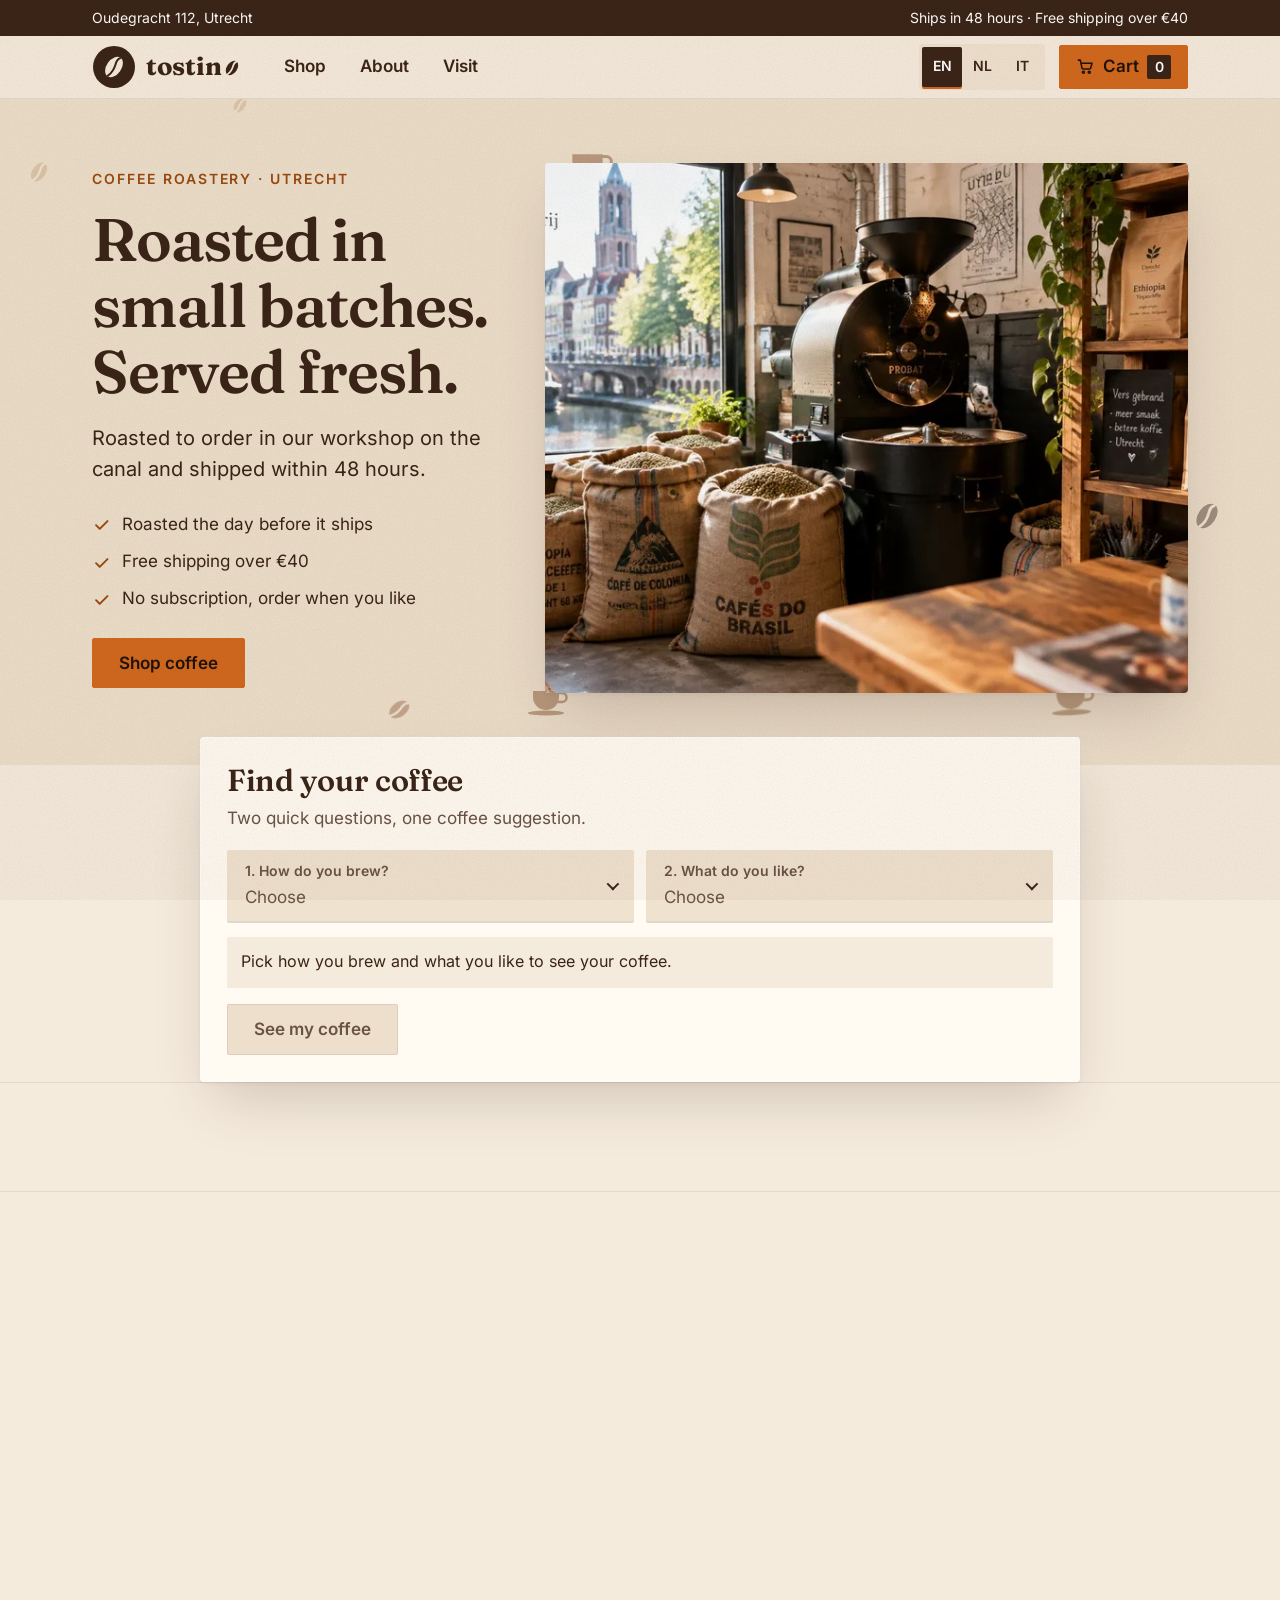
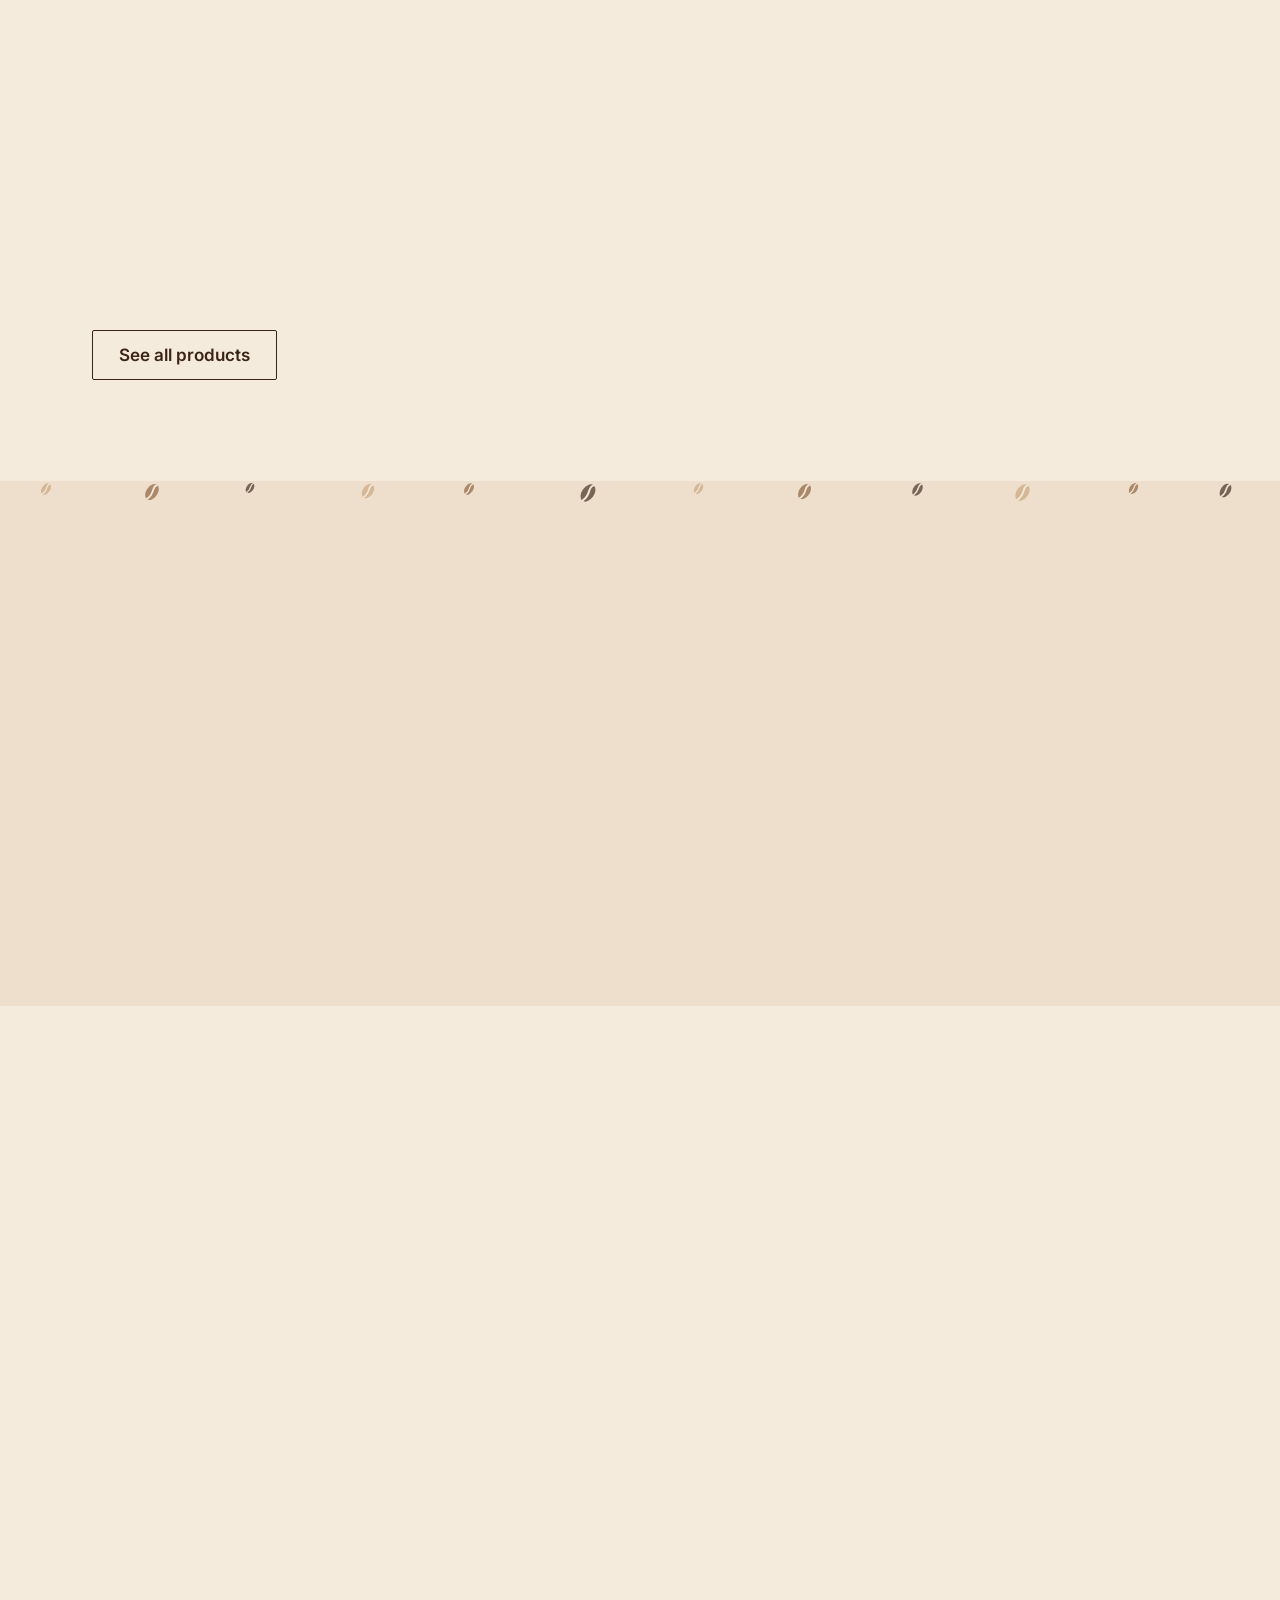
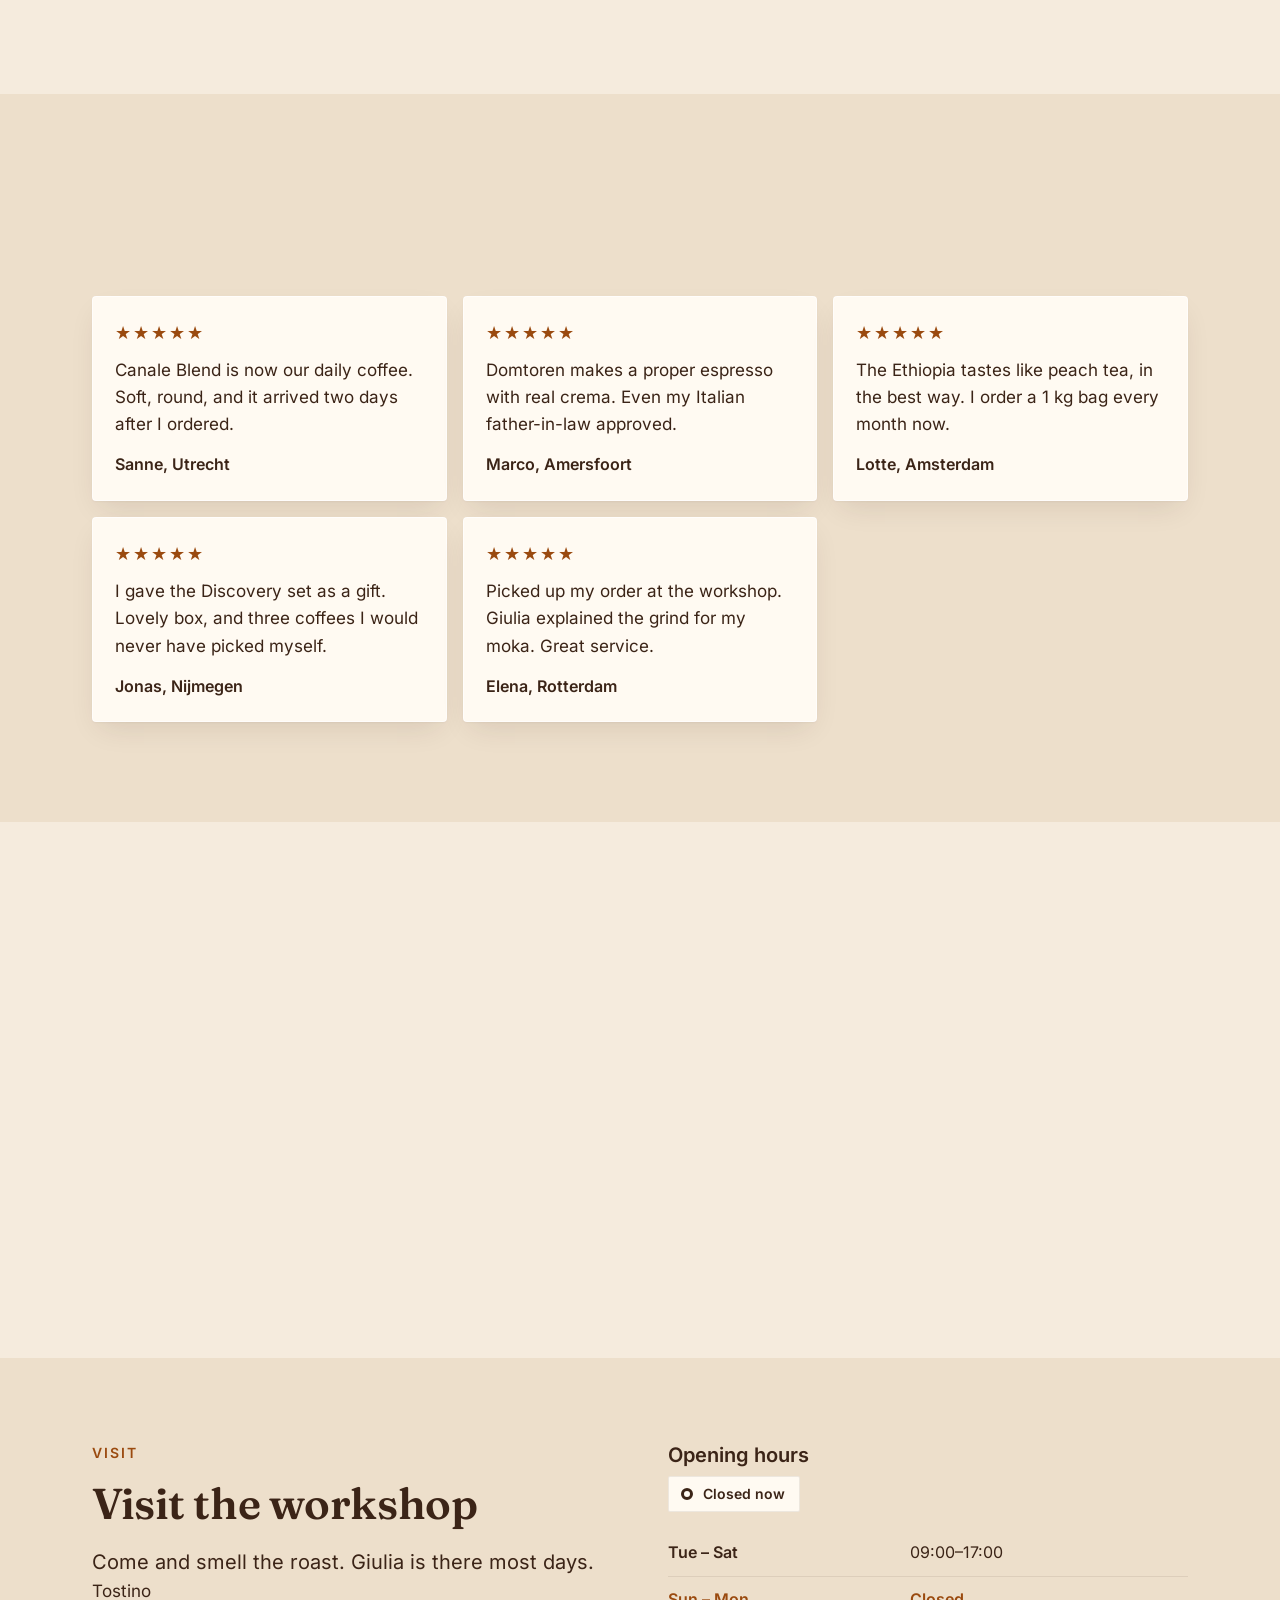
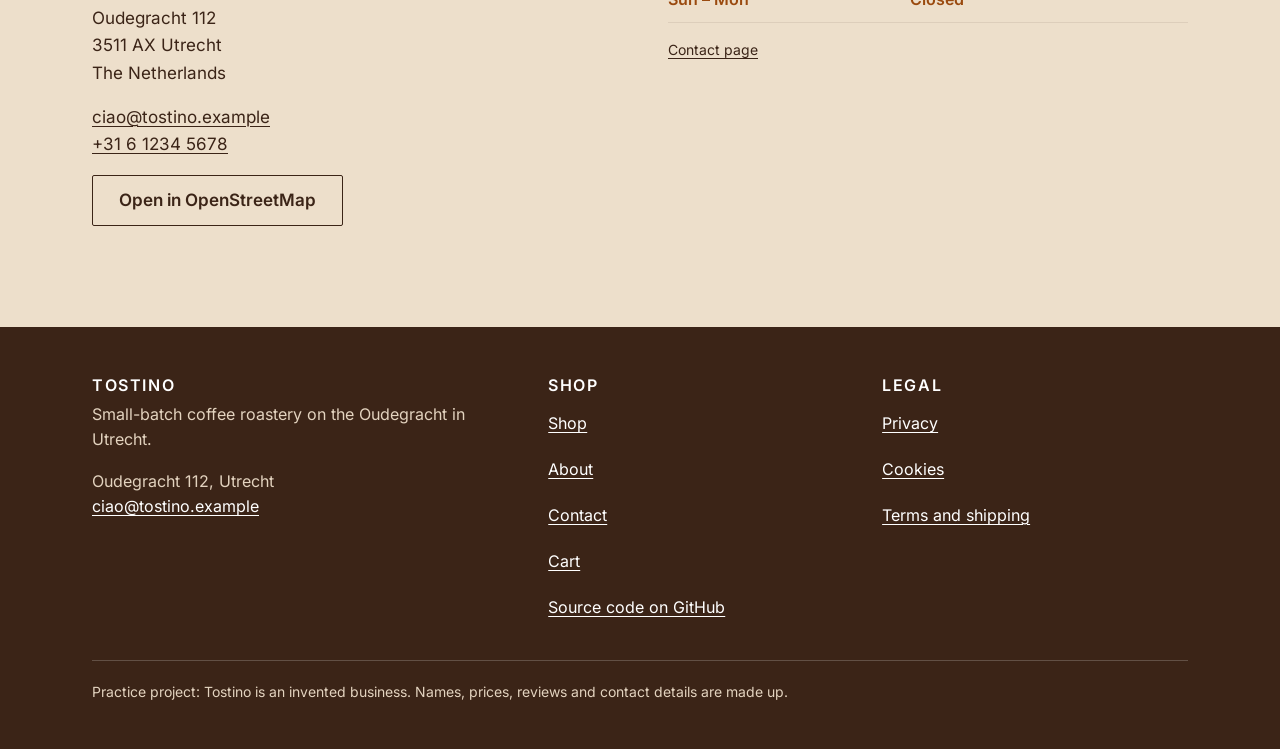
==== index.html @ c471ba79 "Tostino practice shop Co-Authored-By: Claude Sonnet 5.5 <noreply@anthropic.com>" ====
<!doctype html>
<html lang="en">
<head>
<meta charset="utf-8">
<meta name="viewport" content="width=device-width, initial-scale=1">
<title>Tostino · Coffee roastery in Utrecht</title>
<meta name="description" content="Tostino: small-batch coffee roasted to order in Utrecht. A practice project.">
<!-- Practice project: keep out of search engines -->
<meta name="robots" content="noindex, nofollow">
<meta http-equiv="Content-Security-Policy" content="default-src 'self'; img-src 'self' data:; style-src 'self'; script-src 'self'; font-src 'self'; connect-src 'self'; base-uri 'self'; form-action 'self'; object-src 'none'">
<meta name="referrer" content="no-referrer">
<meta name="theme-color" content="#3B2417">
<link rel="icon" href="assets/logo.svg" type="image/svg+xml">
<link rel="preload" href="assets/fonts/fraunces-latin-600-normal.woff2" as="font" type="font/woff2" crossorigin>
<link rel="stylesheet" href="css/style.css?v=20261110192423">
</head>
<body data-page="home">
<a class="skip" href="#site-main" data-i18n="skip">Skip to content</a>
<div id="site-header"><div class="topbar"><div class="wrap topbar__in"><span data-i18n="top.address">Oudegracht 112, Utrecht</span><span data-i18n="top.ship">Ships in 48 hours · Free shipping over €40</span></div></div><header class="top"><div class="wrap top__in"><a class="logo" href="index.html" aria-label="Tostino, home" data-i18n-attr="aria-label=logo.aria"><svg class="logo__mark" viewBox="0 0 44 44" aria-hidden="true" focusable="false"><circle cx="22" cy="22" r="21" class="mark-bg"/><g transform="rotate(35 22 22)"><ellipse cx="22" cy="22" rx="7.4" ry="11.4" class="mark-bean"/><path class="mark-line" d="M22 11.4c-4.4 5.2 4.4 9.6 0 21.2" fill="none" stroke-width="2" stroke-linecap="round"/></g></svg><span class="logo__word" aria-hidden="true">tostin<svg class="logo__bean" viewBox="0 0 24 24" aria-hidden="true" focusable="false"><g transform="rotate(35 12 12)"><ellipse cx="12" cy="12" rx="6.2" ry="9.6" fill="currentColor"/><path class="bean-line" d="M12 3c-3.8 4.6 3.8 8.4 0 18" fill="none" stroke-width="2" stroke-linecap="round"/></g></svg></span></a><nav class="nav" aria-label="Main menu" data-i18n-attr="aria-label=nav.aria"><a href="shop.html" data-i18n="nav.shop">Shop</a><a href="about.html" data-i18n="nav.about">About</a><a href="index.html#visit" data-i18n="nav.visit">Visit</a></nav><div class="langs" role="group" aria-label="Language" data-i18n-attr="aria-label=lang.label"><button type="button" data-lang="en" lang="en" aria-pressed="false">EN</button><button type="button" data-lang="nl" lang="nl" aria-pressed="false">NL</button><button type="button" data-lang="it" lang="it" aria-pressed="false">IT</button></div><button class="cartbtn" type="button" data-cart-open aria-haspopup="dialog"><svg class="ico" viewBox="0 0 24 24" aria-hidden="true" focusable="false" fill="none" stroke="currentColor" stroke-width="2" stroke-linecap="round" stroke-linejoin="round"><path d="M3 4h2.5l2.2 10.2a1.5 1.5 0 0 0 1.5 1.2h8.2a1.5 1.5 0 0 0 1.5-1.1L20.5 8H6.2"/><circle cx="9.5" cy="19.5" r="1.3"/><circle cx="17" cy="19.5" r="1.3"/></svg><span class="cartbtn__label" data-i18n="cart.title">Cart</span><span class="cartbtn__count" data-cart-count>0</span></button></div></header></div>
<main id="site-main">
<section class="hero" data-fx="hero"><div class="wrap hero__grid"><div>
<p class="eyebrow" data-i18n="hero.label">Coffee roastery · Utrecht</p>
<h1 data-i18n="hero.title">Roasted in small batches. Served fresh.</h1>
<p class="lead" data-i18n="hero.sub">Roasted to order in our workshop on the canal and shipped within 48 hours.</p>
<ul class="checks">
<li><svg class="ico" viewBox="0 0 24 24" aria-hidden="true" focusable="false" fill="none" stroke="currentColor" stroke-width="2.4" stroke-linecap="round" stroke-linejoin="round"><path d="M5 12.5l4.5 4.5L19 7.5"/></svg><span data-i18n="hero.c1">Roasted the day before it ships</span></li>
<li><svg class="ico" viewBox="0 0 24 24" aria-hidden="true" focusable="false" fill="none" stroke="currentColor" stroke-width="2.4" stroke-linecap="round" stroke-linejoin="round"><path d="M5 12.5l4.5 4.5L19 7.5"/></svg><span data-i18n="hero.c2">Free shipping over €40</span></li>
<li><svg class="ico" viewBox="0 0 24 24" aria-hidden="true" focusable="false" fill="none" stroke="currentColor" stroke-width="2.4" stroke-linecap="round" stroke-linejoin="round"><path d="M5 12.5l4.5 4.5L19 7.5"/></svg><span data-i18n="hero.c3">No subscription, order when you like</span></li>
</ul>
<p class="hero__cta"><a class="btn" href="shop.html" data-i18n="hero.cta">Shop coffee</a></p>
</div>
<div class="photo hero__photo"><img src="assets/hero-workshop.webp" srcset="assets/hero-workshop-1000.webp 1000w, assets/hero-workshop.webp 1680w" sizes="(min-width: 760px) 60vw, 100vw" fetchpriority="high" alt="Our roasting workshop on the canal" data-i18n-attr="alt=hero.alt" data-ph="Tostino workshop" width="1200" height="900"></div>
</div></section>

<section class="wrap finder-wrap" aria-labelledby="finder-title">
<form id="finder" class="finder" novalidate>
<h2 id="finder-title" data-i18n="finder.title">Find your coffee</h2>
<p class="finder__sub" data-i18n="finder.sub">Two quick questions, one coffee suggestion.</p>
<div class="finder__dds">
<details class="dd"><summary><span class="dd__text"><span class="dd__label" data-i18n="finder.q1">1. How do you brew?</span><span class="dd__value"></span></span></summary><div class="dd__panel" role="group"><div class="pills">
<label class="pill"><input type="radio" name="brew" value="espresso"><span data-i18n="finder.b.espresso">Espresso machine</span></label><label class="pill"><input type="radio" name="brew" value="moka"><span data-i18n="finder.b.moka">Moka pot</span></label><label class="pill"><input type="radio" name="brew" value="filter"><span data-i18n="finder.b.filter">Filter / V60</span></label><label class="pill"><input type="radio" name="brew" value="unsure"><span data-i18n="finder.b.unsure">Not sure</span></label>
</div></div></details>
<details class="dd"><summary><span class="dd__text"><span class="dd__label" data-i18n="finder.q2">2. What do you like?</span><span class="dd__value"></span></span></summary><div class="dd__panel" role="group"><div class="pills">
<label class="pill"><input type="radio" name="taste" value="choc"><span data-i18n="finder.t.choc">Chocolate and nuts</span></label><label class="pill"><input type="radio" name="taste" value="fruity"><span data-i18n="finder.t.fruity">Fruity and bright</span></label><label class="pill"><input type="radio" name="taste" value="dark"><span data-i18n="finder.t.dark">Strong and dark</span></label><label class="pill"><input type="radio" name="taste" value="decaf"><span data-i18n="finder.t.decaf">No caffeine</span></label>
</div></div></details>
</div>
<p class="preview" id="finder-preview" role="status" aria-live="polite" tabindex="-1"></p>
<button class="btn" id="finder-go" type="submit" aria-disabled="true" data-i18n="finder.go">See my coffee</button>
</form></section>

<section class="trust" aria-label="Tostino"><div class="wrap"><ul class="trust__grid"><li><b data-i18n="trust.1.t">Since 2021</b><span data-i18n="trust.1.d">Small roaster, 5 kg batches</span></li><li><b data-i18n="trust.2.t">Roasted to order</b><span data-i18n="trust.2.d">Never from a shelf</span></li><li><b data-i18n="trust.3.t">Ships in 48 h</b><span data-i18n="trust.3.d">With PostNL, in the Netherlands</span></li><li><b data-i18n="trust.4.t">Pickup in Utrecht</b><span data-i18n="trust.4.d">Free, Tue–Sat</span></li></ul></div></section>

<section class="section"><div class="wrap">
<div class="section__head"><p class="eyebrow" data-i18n="feat.eyebrow">Favourites</p><h2 data-i18n="feat.title">Start with one of these</h2></div>
<div class="grid" id="featured"></div>
<p class="section__more"><a class="btn btn--ghost" href="shop.html" data-i18n="feat.all">See all products</a></p>
</div></section>

<section class="section section--soft" data-fx="pour"><div class="wrap">
<div class="section__head"><p class="eyebrow" data-i18n="roast.eyebrow">Roast</p><h2 data-i18n="roast.title">Pick your roast</h2></div>
<div class="roasts"><a class="roastcard roastcard--light" href="shop.html?roast=light"><span class="roastcard__dot" aria-hidden="true"></span><h3 data-i18n="roast.light">Light</h3><p data-i18n="roast.light.d">Fruity, floral and bright. Best as filter.</p><span class="roastcard__go" data-i18n="roast.go">See coffees</span></a><a class="roastcard roastcard--medium" href="shop.html?roast=medium"><span class="roastcard__dot" aria-hidden="true"></span><h3 data-i18n="roast.medium">Medium</h3><p data-i18n="roast.medium.d">Sweet and balanced. Works almost everywhere.</p><span class="roastcard__go" data-i18n="roast.go">See coffees</span></a><a class="roastcard roastcard--dark" href="shop.html?roast=dark"><span class="roastcard__dot" aria-hidden="true"></span><h3 data-i18n="roast.dark">Dark</h3><p data-i18n="roast.dark.d">Bold, cocoa and spice. Made for espresso.</p><span class="roastcard__go" data-i18n="roast.go">See coffees</span></a></div>
</div></section>

<section class="section"><div class="wrap split">
<div class="photo split__photo"><img src="assets/giulia.webp" alt="Giulia Ferri in her roastery" data-i18n-attr="alt=ex.alt" data-ph="Giulia Ferri" width="800" height="1000" loading="lazy"></div>
<div><p class="eyebrow" data-i18n="ex.eyebrow">About</p><h2 data-i18n="ex.title">Hi, I&#x27;m Giulia.</h2><p class="lead" data-i18n="ex.text">I started roasting after a trip to Italy showed me what fresh beans can do. Today I roast 5 kg at a time in a small workshop on the Oudegracht and ship the coffee while it is still young.</p><p><a class="btn btn--ghost" href="about.html" data-i18n="ex.link">Read my story</a></p></div>
</div></section>

<section class="section section--soft"><div class="wrap">
<div class="section__head"><h2 data-i18n="rev.title">What customers say</h2><p class="fine" data-i18n="rev.sample">Sample reviews, written for this practice project.</p></div>
<div class="reviews" tabindex="0" role="group" aria-label="What customers say" data-i18n-attr="aria-label=rev.title"><figure class="review"><div class="stars" role="img" aria-label="5 out of 5 stars" data-i18n-attr="aria-label=rev.stars">★★★★★</div><blockquote data-i18n="rev.1">Canale Blend is now our daily coffee. Soft, round, and it arrived two days after I ordered.</blockquote><figcaption>Sanne, Utrecht</figcaption></figure><figure class="review"><div class="stars" role="img" aria-label="5 out of 5 stars" data-i18n-attr="aria-label=rev.stars">★★★★★</div><blockquote data-i18n="rev.2">Domtoren makes a proper espresso with real crema. Even my Italian father-in-law approved.</blockquote><figcaption>Marco, Amersfoort</figcaption></figure><figure class="review"><div class="stars" role="img" aria-label="5 out of 5 stars" data-i18n-attr="aria-label=rev.stars">★★★★★</div><blockquote data-i18n="rev.3">The Ethiopia tastes like peach tea, in the best way. I order a 1 kg bag every month now.</blockquote><figcaption>Lotte, Amsterdam</figcaption></figure><figure class="review"><div class="stars" role="img" aria-label="5 out of 5 stars" data-i18n-attr="aria-label=rev.stars">★★★★★</div><blockquote data-i18n="rev.4">I gave the Discovery set as a gift. Lovely box, and three coffees I would never have picked myself.</blockquote><figcaption>Jonas, Nijmegen</figcaption></figure><figure class="review"><div class="stars" role="img" aria-label="5 out of 5 stars" data-i18n-attr="aria-label=rev.stars">★★★★★</div><blockquote data-i18n="rev.5">Picked up my order at the workshop. Giulia explained the grind for my moka. Great service.</blockquote><figcaption>Elena, Rotterdam</figcaption></figure></div>
</div></section>

<section class="section"><div class="wrap wrap--narrow">
<div class="section__head"><h2 data-i18n="faq.title">Quick answers</h2></div>
<div class="faq"><details><summary data-i18n="faq.q1">How fast do you ship?</summary><p data-i18n="faq.a1">Orders ship within 48 hours with PostNL, in the Netherlands. Shipping is €4.95, free over €40.</p></details><details><summary data-i18n="faq.q2">Which grind should I choose?</summary><p data-i18n="faq.a2">Whole beans stay freshest. No grinder? Choose moka, filter or espresso and we grind it just before packing.</p></details><details><summary data-i18n="faq.q3">How fresh is the coffee?</summary><p data-i18n="faq.a3">We roast to order, the day before it ships. It tastes best in the first weeks after roasting.</p></details><details><summary data-i18n="faq.q4">Can I return something?</summary><p data-i18n="faq.a4">Accessories can be returned within 14 days. Opened coffee cannot be returned, but write to us if something is wrong.</p></details><details><summary data-i18n="faq.q5">Can I pick up my order?</summary><p data-i18n="faq.a5">Yes, for free at the workshop, Tue–Sat 09:00–17:00. Choose pickup at checkout.</p></details></div>
</div></section>

<section class="section section--soft" id="visit"><div class="wrap visit">
<div><p class="eyebrow" data-i18n="nav.visit">Visit</p><h2 data-i18n="visit.title">Visit the workshop</h2><p class="lead" data-i18n="visit.lead">Come and smell the roast. Giulia is there most days.</p>
<address class="addr">Tostino<br>Oudegracht 112<br>3511 AX Utrecht<br>The Netherlands</address><p><a href="mailto:ciao@tostino.example">ciao@tostino.example</a><br><a href="tel:+31612345678">+31 6 1234 5678</a></p>
<p><a class="btn btn--ghost" href="https://www.openstreetmap.org/?mlat=52.0907&amp;mlon=5.1197#map=17/52.0907/5.1197" target="_blank" rel="noopener noreferrer" data-i18n="visit.map">Open in OpenStreetMap</a></p></div>
<div><h3 data-i18n="visit.hours">Opening hours</h3><p class="status" data-status role="status"><span class="status__dot" aria-hidden="true"></span><span></span></p><table class="hours"><caption class="sr" data-i18n="visit.hours">Opening hours</caption><tbody>
<tr data-days="2,3,4,5,6"><th scope="row" data-i18n="hours.open">Tue – Sat</th><td>09:00–17:00</td></tr>
<tr data-days="0,1"><th scope="row" data-i18n="hours.closed">Sun – Mon</th><td data-i18n="hours.none">Closed</td></tr>
</tbody></table><p class="fine"><a href="contact.html" data-i18n="visit.more">Contact page</a></p></div>
</div></section>
</main>
<div id="site-footer"><footer class="foot"><div class="wrap"><div class="foot__grid"><div><h3 data-i18n="foot.brand">Tostino</h3><p data-i18n="foot.blurb">Small-batch coffee roastery on the Oudegracht in Utrecht.</p><p>Oudegracht 112, Utrecht<br><a href="mailto:ciao@tostino.example">ciao@tostino.example</a></p></div><div><h3 data-i18n="foot.shop">Shop</h3><ul><li><a href="shop.html" data-i18n="nav.shop">Shop</a></li><li><a href="about.html" data-i18n="nav.about">About</a></li><li><a href="contact.html" data-i18n="nav.contact">Contact</a></li><li><a href="cart.html" data-i18n="cart.title">Cart</a></li><li><a href="https://github.com/antoniotakor-tech/tostino-demo" target="_blank" rel="noopener noreferrer" data-i18n="foot.github">Source code on GitHub</a></li></ul></div><div><h3 data-i18n="foot.legal">Legal</h3><ul><li><a href="privacy.html" data-i18n="foot.privacy">Privacy</a></li><li><a href="cookies.html" data-i18n="foot.cookies">Cookies</a></li><li><a href="terms.html" data-i18n="foot.terms">Terms and shipping</a></li></ul></div></div><p class="foot__note" data-i18n="foot.practice">Practice project: Tostino is an invented business. Names, prices, reviews and contact details are made up.</p></div></footer></div>
<script src="js/app.js?v=20261110192423" defer></script>
<script src="js/home.js?v=20261110192423" defer></script>
</body>
</html>
---- css/style.css ----
/* Tostino practice shop. Fraunces (warm, soft serif) + Inter, cream paper, flat ruled cards.
   Palette from the brief: coffee brown #3B2417, cream #F5EBDD, burnt orange #D2691E.
   Orange is used as a fill (buttons, badge) and for large text. Small orange text uses the deeper --accent-text
   so it passes 4.5:1 on cream (computed: 5.3:1). Button text is near-black on orange (5.1:1). */

@font-face{font-family:"Inter";src:url("../assets/fonts/inter-latin-400-normal.woff2") format("woff2");font-weight:400;font-style:normal;font-display:swap}
@font-face{font-family:"Inter";src:url("../assets/fonts/inter-latin-600-normal.woff2") format("woff2");font-weight:600;font-style:normal;font-display:swap}
@font-face{font-family:"Fraunces";src:url("../assets/fonts/fraunces-latin-600-normal.woff2") format("woff2");font-weight:600;font-style:normal;font-display:swap}
@font-face{font-family:"Fraunces";src:url("../assets/fonts/fraunces-latin-700-normal.woff2") format("woff2");font-weight:700;font-style:normal;font-display:swap}

:root{
  --brown:#3B2417;
  --brown-deep:#2A190F;
  --cream:#F5EBDD;
  --cream-soft:#EDDFCB;
  --card:#FFFAF2;
  --orange:#D2691E;
  --orange-hover:#E07A2F;
  --on-orange:#1F1209;
  --accent-text:#9A4A0F;
  --muted:#6B5344;
  --rule:rgba(59,36,23,.09);
  --control:#7A6350;--control-soft:#937B67;
  --error:#A3200F;
  --on-dark:#FFFFFF;
  --on-dark-muted:#E3D3BF;

  --serif:"Fraunces",Georgia,"Times New Roman",serif;
  --sans:"Inter","Helvetica Neue",Arial,sans-serif;
  --fs-xs:.875rem;--fs-s:1rem;--fs-m:1.0625rem;--fs-l:1.25rem;--fs-xl:1.5rem;
  --radius:2px;--radius-btn:2px;--radius-lg:4px;
  --shadow:0 2px 4px rgba(59,36,23,.04),0 28px 56px -14px rgba(59,36,23,.20);
  --shadow-sm:0 1px 2px rgba(59,36,23,.04),0 12px 28px -8px rgba(59,36,23,.12);
  --gutter:16px;
  --t:160ms;--ease:cubic-bezier(.2,.7,.2,1);
}

*,*::before,*::after{box-sizing:border-box}
html{scroll-behavior:smooth;scroll-padding-top:150px;-webkit-text-size-adjust:100%;-webkit-font-smoothing:antialiased;text-rendering:optimizeLegibility}
body{margin:0;background:var(--cream);color:var(--brown);font-family:var(--sans);font-size:var(--fs-m);line-height:1.6}
body.is-locked{overflow:hidden}
/* Subtle paper grain: SVG noise, multiplied over the page. Decorative only, never intercepts clicks. */
body::after{content:"";position:fixed;inset:0;z-index:30;pointer-events:none;opacity:.2;mix-blend-mode:multiply;
  background-image:url("data:image/svg+xml;utf8,<svg xmlns='http://www.w3.org/2000/svg' width='180' height='180'><filter id='n'><feTurbulence type='fractalNoise' baseFrequency='.85' numOctaves='2' stitchTiles='stitch'/><feColorMatrix values='0 0 0 0 .23  0 0 0 0 .14  0 0 0 0 .09  0 0 0 .55 0'/></filter><rect width='100%' height='100%' filter='url(%23n)'/></svg>")}
img{max-width:100%;height:auto;display:block}
p{margin:0 0 1em}
ul,ol,dl{margin:0;padding:0}
li{list-style:none}
a{color:var(--brown);text-underline-offset:3px;text-decoration-thickness:1px;transition:color var(--t)}
a:hover{color:var(--accent-text);text-decoration-thickness:2px}
:focus-visible{outline:3px solid var(--brown);outline-offset:3px;border-radius:4px}
.topbar :focus-visible,.foot :focus-visible{outline-color:var(--on-dark)}
.wrap{width:100%;max-width:1160px;margin:0 auto;padding:0 var(--gutter)}
.wrap--narrow{max-width:760px}
.sr{position:absolute;width:1px;height:1px;overflow:hidden;clip:rect(0 0 0 0);white-space:nowrap}
.skip{position:absolute;left:-999px;top:8px;background:var(--brown);color:var(--on-dark);padding:10px 14px;z-index:80;border-radius:var(--radius)}
.skip:focus{left:8px}

h1,h2{font-family:var(--serif);font-weight:600;color:var(--brown);line-height:1.1;margin:0;letter-spacing:-.01em;text-wrap:balance}
h1{font-size:clamp(2.35rem,6vw,3.75rem);letter-spacing:-.02em}
h2{font-size:clamp(1.85rem,4.4vw,2.7rem)}
h3{font-family:var(--sans);font-weight:600;font-size:var(--fs-l);line-height:1.3;margin:0 0 .4em}
.lead{font-size:var(--fs-l);line-height:1.55;max-width:34em;margin:1.2rem 0 0}
.eyebrow{font-weight:600;font-size:var(--fs-xs);letter-spacing:.14em;text-transform:uppercase;color:var(--accent-text);margin:0 0 1rem}
.fine{font-size:var(--fs-xs);color:var(--muted);margin:1rem 0 0}
.muted{color:var(--muted)}
.ico{width:1.1em;height:1.1em;vertical-align:-.18em;flex:none}

/* Buttons + option pills */
.btn{display:inline-flex;align-items:center;justify-content:center;gap:.55em;font-family:var(--sans);font-weight:600;font-size:var(--fs-m);line-height:1.2;padding:14px 26px;min-height:48px;border-radius:var(--radius-btn);border:1.5px solid var(--orange);background:var(--orange);color:var(--on-orange);text-decoration:none;cursor:pointer;transition:background-color var(--t) var(--ease),transform var(--t) var(--ease),box-shadow var(--t) var(--ease)}
.btn:hover{background:var(--orange-hover);border-color:var(--orange-hover);color:var(--on-orange);transform:translateY(-1px);box-shadow:0 8px 18px rgba(210,105,30,.35)}
.btn:active{transform:none;box-shadow:none}
.btn[disabled],.btn[aria-disabled="true"]{background:var(--cream-soft);border-color:var(--rule);color:var(--muted);cursor:not-allowed;transform:none;box-shadow:none}
.btn--small{padding:8px 16px;min-height:44px;font-size:var(--fs-s)}
.btn--block{display:flex;width:100%}
.btn--ghost{background:transparent;color:var(--brown);border-color:var(--brown)}
.btn--ghost:hover{background:var(--brown);border-color:var(--brown);color:var(--on-dark);box-shadow:none}
.link-btn{background:none;border:0;padding:0;font:inherit;color:var(--accent-text);text-decoration:underline;text-underline-offset:3px;cursor:pointer;min-height:44px}
fieldset{border:0;padding:0;margin:0 0 22px;min-width:0}
legend{padding:0;margin:0 0 8px;font-weight:600;font-size:var(--fs-s)}
.pills{display:flex;flex-wrap:wrap;gap:8px}
.pill{position:relative}
.pill input{position:absolute;opacity:0;inset:0;width:100%;height:100%;margin:0;cursor:pointer}
/* Option buttons: soft filled keys, no outline. Selected = coffee brown with an orange bottom edge and dot. */
.pill span{display:inline-flex;align-items:center;min-height:44px;padding:9px 18px;border:0;border-radius:var(--radius-btn);background:#EFE2CF;box-shadow:0 2px 0 rgba(59,36,23,.16);font-weight:600;font-size:var(--fs-s);transition:background-color var(--t),box-shadow var(--t),color var(--t),transform var(--t) var(--ease)}
.pill:hover span{background:#E7D6BD;transform:translateY(-1px)}
.pill input:checked + span{background:var(--brown);color:var(--on-dark);box-shadow:0 3px 0 var(--orange)}
.pill input:checked + span::before{content:"";width:8px;height:8px;border-radius:50%;background:var(--orange);margin-right:9px}
.pill input:focus-visible + span{outline:3px solid var(--brown);outline-offset:3px}
/* Filter chips are buttons (aria-pressed) */
.chip{font:inherit;font-weight:600;font-size:var(--fs-s);color:var(--brown);background:#EFE2CF;border:0;border-radius:var(--radius-btn);padding:9px 18px;min-height:44px;cursor:pointer;box-shadow:0 2px 0 rgba(59,36,23,.16);transition:background-color var(--t),box-shadow var(--t),color var(--t),transform var(--t) var(--ease)}
.chip:hover{background:#E7D6BD;transform:translateY(-1px)}
.chip:disabled{opacity:.45;cursor:not-allowed;transform:none}
.chip[aria-pressed="true"]{background:var(--brown);color:var(--on-dark);box-shadow:0 3px 0 var(--orange)}
.chip[aria-pressed="true"]::before{content:"";display:inline-block;width:8px;height:8px;border-radius:50%;background:var(--orange);margin-right:9px;vertical-align:.08em}

/* Top bar + header */
.topbar{background:var(--brown);color:var(--on-dark);font-size:var(--fs-xs);line-height:1.4}
.topbar__in{display:flex;flex-wrap:wrap;justify-content:space-between;gap:2px 24px;padding-top:8px;padding-bottom:8px}
.top{position:sticky;top:0;z-index:20;background:var(--cream);border-bottom:1px solid var(--rule)}
.top__in{display:grid;grid-template-columns:1fr auto;grid-template-areas:"logo cart" "nav langs";align-items:center;gap:4px 12px;padding-top:8px;padding-bottom:8px}
.top__in .logo{grid-area:logo}.top__in .nav{grid-area:nav}.top__in .langs{grid-area:langs}.top__in .cartbtn{grid-area:cart;justify-self:end}
.mark-bg{fill:var(--brown)}.mark-bean{fill:var(--cream)}.mark-line{stroke:var(--brown)}.bean-line{stroke:var(--cream)}
.logo__word .bean-line{stroke:var(--cream)}
.logo{display:inline-flex;align-items:center;gap:10px;color:var(--brown);text-decoration:none;min-height:44px}
.logo:hover{color:var(--brown)}
.logo__mark{width:40px;height:40px;flex:none}
.logo__word{font-family:var(--serif);font-weight:700;font-size:1.6rem;letter-spacing:-.01em;display:inline-flex;align-items:baseline;line-height:1}
.logo__bean{width:.78em;height:.78em;margin:0 .01em;align-self:center;transform:translateY(.04em)}
.nav{display:flex;gap:2px}
.nav a{display:inline-flex;align-items:center;min-height:44px;padding:0 12px;font-weight:600;text-decoration:none;border-radius:var(--radius-btn)}
.nav a:hover,.nav a[aria-current="page"]{background:var(--cream-soft);color:var(--brown)}
.langs{display:inline-flex;border-radius:3px;padding:3px;background:#EFE2CF}
.langs button{font:inherit;font-weight:600;font-size:var(--fs-xs);min-width:40px;min-height:40px;border:0;border-radius:2px;background:transparent;color:var(--brown);cursor:pointer}
.langs button:hover{background:#E7D6BD}
.langs button[aria-pressed="true"]{background:var(--brown);color:var(--on-dark);box-shadow:0 2px 0 var(--orange)}
.cartbtn{position:relative;display:inline-flex;align-items:center;gap:8px;min-height:44px;padding:0 16px;border-radius:var(--radius-btn);border:1.5px solid var(--orange);background:var(--orange);color:var(--on-orange);font:inherit;font-weight:600;cursor:pointer;transition:background-color var(--t)}
.cartbtn:hover{background:var(--orange-hover)}
.cartbtn__count{display:inline-flex;align-items:center;justify-content:center;min-width:24px;height:24px;padding:0 6px;border-radius:2px;background:var(--brown);color:var(--on-dark);font-size:var(--fs-xs);line-height:1}
.cartbtn__label{display:none}

/* Hero */
.hero{background:var(--cream-soft);padding:44px 0 56px}
.hero__grid{display:grid;gap:36px}
.checks{display:grid;gap:10px;margin:1.6rem 0 0}
.checks li{display:flex;align-items:flex-start;gap:10px}
.checks .ico{color:var(--accent-text);margin-top:.28em;width:1.15em;height:1.15em}
.photo{border-radius:var(--radius-lg);box-shadow:var(--shadow);overflow:hidden;background:var(--card)}
.photo img{width:100%;height:100%;object-fit:cover}
.ph{display:flex;flex-direction:column;align-items:center;justify-content:center;gap:10px;width:100%;height:100%;min-height:160px;padding:16px;text-align:center;background:var(--cream-soft);color:var(--muted);font-weight:600;font-family:var(--serif);font-size:1.1rem}
.ph svg{width:36px;height:36px;color:var(--control)}
.hero__photo{aspect-ratio:5/4}

/* Finder card */
.finder{background:var(--card);border:1px solid rgba(255,255,255,.7);border-radius:var(--radius-lg);padding:26px;box-shadow:var(--shadow);margin-top:8px}
.finder h2{font-size:clamp(1.5rem,3.2vw,1.9rem);margin-bottom:.25em}
.finder__sub{color:var(--muted);margin:0 0 18px}
.preview{margin:4px 0 16px;padding:12px 14px;border-radius:var(--radius);background:var(--cream);font-size:var(--fs-s);min-height:3.2em}

/* Trust strip */
.trust{border-bottom:1px solid var(--rule);border-top:1px solid var(--rule)}
.trust__grid{display:grid;grid-template-columns:1fr 1fr}
.trust__grid li{padding:20px 12px 20px 0;display:flex;flex-direction:column;gap:2px;border-top:1px solid var(--rule)}
.trust__grid li:nth-child(-n+2){border-top:0}
.trust__grid b{font-family:var(--serif);font-size:var(--fs-xl);line-height:1.2}
.trust__grid span{font-size:var(--fs-s);color:var(--muted)}

/* Sections */
.section{padding:48px 0}
.section--soft{background:var(--cream-soft)}
.section__head{display:grid;gap:10px;margin-bottom:34px;max-width:46em}
.section__head p{margin:0;color:var(--muted)}
.section__more{margin-top:28px}

/* Product cards */
.grid{display:grid;gap:22px;grid-template-columns:repeat(auto-fill,minmax(240px,1fr))}
.card{display:flex;flex-direction:column;background:var(--card);border:1px solid rgba(255,255,255,.7);border-radius:var(--radius-lg);overflow:hidden;box-shadow:var(--shadow-sm);transition:transform var(--t) var(--ease),box-shadow var(--t) var(--ease)}
.card:hover{transform:translateY(-3px);box-shadow:var(--shadow)}
.card__img{aspect-ratio:1/1;background:var(--cream-soft)}
.card__img img{width:100%;height:100%;object-fit:cover}
.card__body{display:flex;flex-direction:column;gap:8px;padding:18px 18px 20px;flex:1}
.card__title{font-family:var(--serif);font-weight:700;font-size:1.3rem;line-height:1.2;margin:0}
.card__title a{text-decoration:none}
.card__title a::after{content:"";position:absolute;inset:0}
.card{position:relative}
.card__meta{font-size:var(--fs-xs);color:var(--muted);margin:0}
.card__price{margin-top:auto;font-weight:600;font-size:var(--fs-l)}
.tags{display:flex;flex-wrap:wrap;gap:6px}
.tag{font-size:var(--fs-xs);font-weight:600;padding:3px 11px;border-radius:2px;border:0;background:var(--cream-soft)}
.roast{display:inline-flex;align-items:center;gap:6px;font-size:var(--fs-xs);font-weight:600;color:var(--accent-text);text-transform:uppercase;letter-spacing:.1em}
.roast i{display:inline-block;width:10px;height:10px;border-radius:50%;background:var(--brown)}
.roast--light i{background:#C9A27A}.roast--medium i{background:#8A5A36}.roast--dark i{background:#2A190F}

/* Roast picker cards */
.roasts{display:grid;gap:16px}
.roastcard{display:flex;flex-direction:column;gap:8px;padding:24px;border-radius:var(--radius-lg);background:var(--card);border:1px solid var(--rule);text-decoration:none;box-shadow:var(--shadow-sm);transition:transform var(--t) var(--ease),box-shadow var(--t) var(--ease)}
.roastcard:hover{transform:translateY(-3px);box-shadow:var(--shadow);color:var(--brown)}
.roastcard__dot{width:44px;height:44px;border-radius:50%;margin-bottom:6px}
.roastcard--light .roastcard__dot{background:#C9A27A}.roastcard--medium .roastcard__dot{background:#8A5A36}.roastcard--dark .roastcard__dot{background:#2A190F}
.roastcard h3{font-family:var(--serif);font-size:1.5rem;margin:0}
.roastcard p{margin:0;color:var(--muted)}
.roastcard__go{font-weight:600;color:var(--accent-text);margin-top:6px}

/* About excerpt */
.split{display:grid;gap:32px;align-items:center}
.split__photo{aspect-ratio:4/5;max-width:440px}

/* Reviews */
.reviews{display:flex;gap:16px;overflow-x:auto;scroll-snap-type:x mandatory;padding:4px 2px 16px;margin:0 -2px}
.review{flex:0 0 84%;scroll-snap-align:start;background:var(--card);border:1px solid rgba(255,255,255,.7);border-radius:var(--radius-lg);padding:22px;margin:0;box-shadow:var(--shadow-sm)}
.review blockquote{margin:10px 0 14px;font-size:var(--fs-m)}
.review figcaption{font-weight:600;font-size:var(--fs-s)}
.stars{color:var(--accent-text);letter-spacing:2px;font-size:1.1rem}

/* FAQ */
.faq details{border-top:1px solid var(--rule)}
.faq details:last-child{border-bottom:1px solid var(--rule)}
.faq summary{display:flex;justify-content:space-between;gap:16px;align-items:center;min-height:56px;padding:12px 0;font-weight:600;font-size:var(--fs-l);cursor:pointer;list-style:none}
.faq summary::-webkit-details-marker{display:none}
.faq summary::after{content:"+";font-size:1.6rem;line-height:1;color:var(--accent-text);transition:transform var(--t)}
.faq details[open] summary::after{content:"\2212"}
.faq details p{margin:0 0 18px;max-width:42em;color:var(--muted)}

/* Visit */
.visit{display:grid;gap:30px}
.hours{width:100%;border-collapse:collapse;font-size:var(--fs-s)}
.hours th,.hours td{text-align:left;padding:10px 0;border-bottom:1px solid var(--rule);font-weight:400}
.hours th{font-weight:600}
.hours tr.is-today th,.hours tr.is-today td{font-weight:600;color:var(--accent-text)}
.status{display:inline-flex;align-items:center;gap:10px;margin:0 0 18px;padding:6px 14px 6px 12px;border:1px solid var(--rule);background:var(--card);border-radius:2px;font-size:var(--fs-xs);font-weight:600}
.status__dot{width:12px;height:12px;border-radius:50%;border:3px solid var(--brown);flex:none}
.status.is-open .status__dot{background:var(--brown)}
.addr{font-style:normal;margin:0 0 1em}

/* Footer */
.foot{background:var(--brown);color:var(--on-dark-muted);padding:48px 0 32px;font-size:var(--fs-s)}
.foot a{color:var(--on-dark)}
.foot a:hover{color:#FFD9B3}
.foot__grid{display:grid;gap:28px}
.foot h3{color:var(--on-dark);font-size:var(--fs-s);letter-spacing:.1em;text-transform:uppercase}
.foot ul{display:grid;gap:2px}
.foot li a{display:inline-flex;align-items:center;min-height:44px}
.foot__note{border-top:1px solid rgba(255,255,255,.2);margin-top:30px;padding-top:20px;font-size:var(--fs-xs);color:var(--on-dark-muted)}

/* Page header (inner pages) */
.pagehead{background:var(--cream-soft);padding:40px 0 36px;border-bottom:1px solid var(--rule)}
.crumbs{font-size:var(--fs-xs);margin:0 0 12px;color:var(--muted)}
.crumbs a{color:var(--muted)}

/* Shop */
.filters{display:grid;gap:4px;margin:0 0 28px;padding:22px 22px 4px;background:var(--card);border:1px solid rgba(255,255,255,.7);border-radius:var(--radius-lg)}
.filters__row{display:flex;flex-wrap:wrap;gap:8px}
.filters__foot{display:flex;flex-wrap:wrap;align-items:center;justify-content:space-between;gap:8px 16px;margin-bottom:12px}
.empty{padding:40px 0;color:var(--muted)}

/* Product page */
.pdp{display:grid;gap:32px}
.pdp__img{aspect-ratio:1/1;max-width:560px}
.pdp__price{font-family:var(--serif);font-weight:700;font-size:2rem;margin:6px 0 18px}
.qty{display:inline-flex;align-items:center;border-radius:var(--radius-btn);background:#EFE2CF}
.qty button{width:44px;height:44px;border:0;background:transparent;font:inherit;font-size:1.3rem;cursor:pointer;border-radius:2px;color:var(--brown)}
.qty button:hover{background:#E7D6BD}
.qty output{min-width:34px;text-align:center;font-weight:600}
.pdp__buy{display:flex;flex-wrap:wrap;gap:14px;align-items:center;margin-top:8px}
.contents{margin:0 0 18px;padding-left:1.2em}
.contents li{list-style:disc}
.sim-note{margin-top:18px}

/* Drawer */
.overlay{position:fixed;inset:0;background:rgba(42,25,15,.5);z-index:60;opacity:0;visibility:hidden;transition:opacity 200ms var(--ease),visibility 200ms}
.overlay.is-open{opacity:1;visibility:visible}
.drawer{position:fixed;top:0;right:0;bottom:0;width:min(420px,100%);background:var(--cream);z-index:70;display:flex;flex-direction:column;transform:translateX(100%);visibility:hidden;transition:transform 260ms var(--ease),visibility 260ms;box-shadow:-12px 0 40px rgba(42,25,15,.25)}
.drawer.is-open{transform:none;visibility:visible}
.drawer__head{display:flex;align-items:center;justify-content:space-between;padding:16px 20px;border-bottom:1px solid var(--rule)}
.drawer__head h2{font-size:1.5rem}
.iconbtn{display:inline-flex;align-items:center;justify-content:center;width:44px;height:44px;border:0;border-radius:var(--radius-btn);background:transparent;color:var(--brown);cursor:pointer;font-size:1.6rem;line-height:1}
.iconbtn:hover{background:var(--cream-soft)}
.drawer__body{flex:1;overflow-y:auto;padding:8px 20px}
.drawer__foot{padding:16px 20px 20px;border-top:1px solid var(--rule);background:var(--card);display:grid;gap:10px}

/* Cart lines + totals (drawer and cart page) */
.line{display:grid;grid-template-columns:72px 1fr;gap:14px;padding:16px 0;border-bottom:1px solid var(--rule)}
.line__img{width:72px;height:72px;border-radius:var(--radius);overflow:hidden;background:var(--cream-soft)}
.line__img img{width:100%;height:100%;object-fit:cover}
.line__img .ph{min-height:0;font-size:.7rem;padding:4px}
.line__img .ph svg{display:none}
.line__name{font-weight:600;margin:0}
.line__opts{font-size:var(--fs-xs);color:var(--muted);margin:2px 0 8px}
.line__row{display:flex;align-items:center;justify-content:space-between;gap:10px;flex-wrap:wrap}
.line__price{font-weight:600}
.totals{display:grid;gap:6px;margin:0}
.totals div{display:flex;justify-content:space-between;gap:12px}
.totals dt{color:var(--muted)}
.totals dd{margin:0;font-weight:600}
.totals .grand{font-size:var(--fs-l);padding-top:10px;border-top:1px solid var(--rule)}
.totals .grand dt{color:var(--brown);font-weight:600}
.shipnote{font-size:var(--fs-xs);color:var(--muted);margin:2px 0 0}

/* Cart page + checkout */
.cartpage{display:grid;gap:36px}
.panel{background:var(--card);border:1px solid rgba(255,255,255,.7);border-radius:var(--radius-lg);padding:24px;box-shadow:var(--shadow-sm)}
.panel h2{font-size:1.6rem;margin-bottom:16px}
.field{display:grid;gap:6px;margin-bottom:16px}
.field label{font-weight:600;font-size:var(--fs-s)}
.field input,.field textarea,.field select{font:inherit;color:var(--brown);background:#fff;border:1.5px solid var(--control);border-radius:var(--radius);padding:12px 14px;min-height:48px;width:100%}
.field textarea{min-height:140px;resize:vertical}
.field input:focus,.field textarea:focus{outline:3px solid var(--brown);outline-offset:1px}
.field .err{color:var(--error);font-size:var(--fs-xs);font-weight:600;min-height:0;margin:0}
.field input[aria-invalid="true"],.field textarea[aria-invalid="true"]{border-color:var(--error)}
.row2{display:grid;gap:0 14px}
.paylist{display:grid;gap:10px}
.payopt{display:flex;align-items:center;gap:12px;padding:14px 16px;border:0;border-radius:var(--radius-btn);background:#fff;box-shadow:var(--shadow-sm);cursor:pointer;min-height:56px;font-weight:600;transition:box-shadow var(--t)}
.payopt:hover{box-shadow:0 1px 2px rgba(59,36,23,.06),0 12px 28px -8px rgba(59,36,23,.22)}
.payopt input{width:20px;height:20px;accent-color:var(--brown);margin:0}
.payopt:has(input:checked){background:var(--cream);box-shadow:inset 0 0 0 2px var(--brown),0 3px 0 var(--orange)}
.payopt:has(input:focus-visible){outline:3px solid var(--brown);outline-offset:2px}
.banner{padding:12px 16px;border-radius:var(--radius);background:var(--cream-soft);border:0;font-size:var(--fs-s);margin:0 0 18px}
.emptycart{text-align:center;padding:48px 16px}
.summary{position:relative}
.formerr{color:var(--error);font-weight:600;margin:0 0 12px}

/* Order page */
.done{text-align:center;max-width:620px;margin:0 auto}
.done__tick{width:64px;height:64px;border-radius:50%;background:var(--brown);color:var(--on-dark);display:inline-flex;align-items:center;justify-content:center;margin-bottom:18px}
.done__tick svg{width:32px;height:32px}
.done .panel{text-align:left;margin-top:28px}

/* About */
.values{display:grid;gap:16px}
.value{background:var(--card);border:1px solid rgba(255,255,255,.7);border-radius:var(--radius-lg);padding:22px}
.value h3{font-family:var(--serif);font-size:1.3rem}
.value p{margin:0;color:var(--muted)}
.prose h2{font-size:1.7rem;margin:1.8em 0 .5em}
.prose h3{margin-top:1.4em}
.prose p,.prose li{max-width:42em}
.prose ul{margin:0 0 1em 1.2em}
.prose li{list-style:disc;margin-bottom:.3em}

@media (min-width:560px){
  .review{flex-basis:46%}
  .row2{grid-template-columns:1fr 1fr}
  .cartbtn__label{display:inline}
}
@media (min-width:760px){
  :root{--gutter:32px}
  .logo__mark{width:44px;height:44px}
  .top__in{grid-template-columns:auto 1fr auto auto;grid-template-areas:"logo nav langs cart";gap:8px 14px}
  .nav{padding:0 0 0 12px}
  .nav a{padding:0 16px}
  .hero{padding:64px 0 72px}
  .hero__grid{grid-template-columns:.85fr 1.35fr;align-items:center;gap:48px}
  .hero__photo{aspect-ratio:4/3.3}
  .trust__grid{grid-template-columns:repeat(4,1fr)}
  .trust__grid li{border-top:0;padding:26px 16px 26px 0}
  .roasts{grid-template-columns:repeat(3,1fr)}
  .split{grid-template-columns:.8fr 1.2fr;gap:56px}
  .visit{grid-template-columns:1fr 1fr;gap:56px}
  .foot__grid{grid-template-columns:1.4fr 1fr 1fr}
  .pdp{grid-template-columns:1fr 1fr;gap:56px;align-items:start}
  .values{grid-template-columns:repeat(2,1fr)}
  .cartpage{grid-template-columns:1.1fr .9fr;align-items:start}
  .summary{position:sticky;top:140px}
  .reviews{display:grid;grid-template-columns:repeat(3,1fr);overflow:visible}
  .review{flex:none}
  .section{padding:84px 0}
}
@media (prefers-reduced-motion:reduce){
  *,*::before,*::after{transition-duration:.01ms!important;animation-duration:.01ms!important;scroll-behavior:auto!important}
  .card:hover,.roastcard:hover,.btn:hover{transform:none}
}

/* Home: finder card overlaps the bottom of the hero */
.finder-wrap{margin-top:-28px;position:relative;z-index:2}
.finder{max-width:880px;margin:0 auto}
.hero__cta{margin:1.6rem 0 0}

/* ---------- Motion: roasting theme (beans, espresso cups). Transforms and opacity only. Off for prefers-reduced-motion. ---------- */
#site-header,#site-footer{display:contents}
[data-fx]{position:relative;overflow:hidden;isolation:isolate}
[data-fx] > .wrap{position:relative;z-index:1}
.fx{position:absolute;inset:0;z-index:0;pointer-events:none;overflow:hidden}
.fx__i{position:absolute;display:block;opacity:.42}
.fx__i svg{display:block;width:100%;height:auto;overflow:visible}
.fx__i.c1{color:#C9A27A}.fx__i.c2{color:#8A5A36}.fx__i.c3{color:#3B2417}
.fx__i.cup{color:#8A5A36;opacity:.5;animation-name:sway;animation-timing-function:ease-in-out;animation-iteration-count:infinite;animation-direction:alternate}
.fx__i.bean{animation-name:tumble;animation-timing-function:ease-in-out;animation-iteration-count:infinite}
.wisp{fill:none;stroke:currentColor;stroke-width:2;stroke-linecap:round;animation:steam 3.2s ease-in-out infinite;opacity:0}
.wisp.w2{animation-delay:1.1s}
@keyframes tumble{0%{transform:translate3d(0,0,0) rotate(0)}50%{transform:translate3d(12px,-24px,0) rotate(180deg)}100%{transform:translate3d(0,0,0) rotate(360deg)}}
@keyframes sway{from{transform:translate3d(0,0,0) rotate(-7deg)}to{transform:translate3d(-8px,-14px,0) rotate(7deg)}}
@keyframes steam{0%{opacity:0;transform:translateY(5px)}40%{opacity:.9}100%{opacity:0;transform:translateY(-7px)}}
/* hero: positions, sizes and timing per item (no inline styles, the CSP forbids them) */
.fx--hero .fx__i:nth-child(1){left:2%;top:9%;width:26px;animation-duration:9s}
.fx--hero .fx__i:nth-child(2){left:44%;top:5%;width:56px;animation-duration:6s}
.fx--hero .fx__i:nth-child(3){left:91%;top:10%;width:30px;animation-duration:11s;animation-delay:-3s}
.fx--hero .fx__i:nth-child(4){left:50%;top:80%;width:22px;animation-duration:8s;animation-delay:-5s}
.fx--hero .fx__i:nth-child(5){left:41%;top:86%;width:48px;animation-duration:7s;animation-delay:-2s}
.fx--hero .fx__i:nth-child(6){left:93%;top:60%;width:34px;animation-duration:10s;animation-delay:-6s}
.fx--hero .fx__i:nth-child(7){left:61%;top:38%;width:18px;animation-duration:12s;animation-delay:-4s}
.fx--hero .fx__i:nth-child(8){left:30%;top:90%;width:28px;animation-duration:9s;animation-delay:-1s}
.fx--hero .fx__i:nth-child(9){left:82%;top:86%;width:52px;animation-duration:8s;animation-delay:-3s}
.fx--hero .fx__i:nth-child(10){left:17%;top:3%;width:20px;animation-duration:13s;animation-delay:-7s}
/* roast section: beans pour down and darken, like a batch in the drum */
.fx--pour .fx__i{top:0;opacity:.65;animation-name:pour,roast;animation-timing-function:linear;animation-iteration-count:infinite}
@keyframes pour{from{transform:translate3d(0,-60px,0) rotate(0)}to{transform:translate3d(14px,760px,0) rotate(540deg)}}
@keyframes roast{0%{color:#8E9B5A}30%{color:#C9A27A}65%{color:#8A5A36}100%{color:#2A190F}}
.fx--pour .fx__i:nth-child(1){left:3%;width:16px;animation-duration:11s}
.fx--pour .fx__i:nth-child(2){left:11%;width:22px;animation-duration:14s;animation-delay:-4s}
.fx--pour .fx__i:nth-child(3){left:19%;width:14px;animation-duration:10s;animation-delay:-8s}
.fx--pour .fx__i:nth-child(4){left:28%;width:20px;animation-duration:13s;animation-delay:-2s}
.fx--pour .fx__i:nth-child(5){left:36%;width:16px;animation-duration:12s;animation-delay:-9s}
.fx--pour .fx__i:nth-child(6){left:45%;width:24px;animation-duration:15s;animation-delay:-6s}
.fx--pour .fx__i:nth-child(7){left:54%;width:15px;animation-duration:10s;animation-delay:-1s}
.fx--pour .fx__i:nth-child(8){left:62%;width:21px;animation-duration:13s;animation-delay:-7s}
.fx--pour .fx__i:nth-child(9){left:71%;width:17px;animation-duration:11s;animation-delay:-3s}
.fx--pour .fx__i:nth-child(10){left:79%;width:23px;animation-duration:14s;animation-delay:-10s}
.fx--pour .fx__i:nth-child(11){left:88%;width:15px;animation-duration:12s;animation-delay:-5s}
.fx--pour .fx__i:nth-child(12){left:95%;width:19px;animation-duration:10s;animation-delay:-8s}
@media (max-width:759px){
  .fx--hero .fx__i:nth-child(n+7){display:none}
  .fx__i{opacity:.3}.fx__i.cup{opacity:.38}
}
/* scroll-in reveal (only when JS added .js-fx) */
.js-fx .reveal{opacity:0;transform:translateY(18px);transition:opacity .6s var(--ease),transform .6s var(--ease)}
.js-fx .reveal.in{opacity:1;transform:none}
.js-fx .grid > .reveal:nth-child(3n+2),.js-fx .roasts > .reveal:nth-child(3n+2){transition-delay:.08s}
.js-fx .grid > .reveal:nth-child(3n),.js-fx .roasts > .reveal:nth-child(3n){transition-delay:.16s}
/* roast cards: the dot "tumbles" on hover; cart count bumps when something is added */
.roastcard:hover .roastcard__dot{animation:tumble 1.2s ease-in-out}
.cartbtn__count.bump{animation:bump .45s var(--ease)}
@keyframes bump{40%{transform:scale(1.45)}100%{transform:scale(1)}}
@media (prefers-reduced-motion:reduce){
  .fx{display:none}
  .js-fx .reveal{opacity:1;transform:none;transition:none}
  .cartbtn__count.bump,.roastcard:hover .roastcard__dot{animation:none}
}

/* ---------- Dropdown menus: <details class="dd"> with a floating panel ---------- */
.finder__dds{display:grid;gap:12px;margin-bottom:16px}
.dd{position:relative}
.dd summary{list-style:none;display:flex;align-items:center;justify-content:space-between;gap:12px;min-height:60px;padding:10px 18px;border-radius:var(--radius-btn);background:#EFE2CF;box-shadow:0 2px 0 rgba(59,36,23,.16);cursor:pointer;transition:background-color var(--t),box-shadow var(--t),color var(--t)}
.dd summary::-webkit-details-marker{display:none}
.dd summary:hover{background:#E7D6BD}
.dd__text{display:flex;flex-direction:column;gap:1px;min-width:0}
.dd__label{font-size:var(--fs-xs);font-weight:600;color:var(--muted)}
.dd__value{font-weight:600;font-size:var(--fs-m);overflow:hidden;text-overflow:ellipsis;white-space:nowrap}
.dd:not(.has-value) .dd__value{color:var(--muted);font-weight:400}
.dd summary::after{content:"";flex:none;width:9px;height:9px;border-right:2px solid currentColor;border-bottom:2px solid currentColor;transform:rotate(45deg) translateY(-2px);transition:transform var(--t) var(--ease)}
.dd[open] summary{background:var(--brown);color:var(--on-dark);box-shadow:0 3px 0 var(--orange)}
.dd[open] summary .dd__label,.dd[open] summary .dd__value{color:var(--on-dark)}
.dd[open] summary::after{transform:rotate(-135deg) translateY(-2px)}
.dd__panel{position:absolute;left:0;right:0;top:calc(100% + 8px);z-index:15;background:var(--card);border-radius:var(--radius-lg);padding:10px;box-shadow:var(--shadow);animation:ddin .18s var(--ease)}
.dd__panel .pills,.dd__panel .filters__row{flex-direction:column;align-items:stretch;gap:4px}
.dd__panel .pill span,.dd__panel .chip{width:100%;justify-content:flex-start;text-align:left;background:transparent;box-shadow:none;transform:none}
.dd__panel .pill:hover span,.dd__panel .chip:hover{background:var(--cream-soft);transform:none}
.dd__panel .pill input:checked + span,.dd__panel .chip[aria-pressed="true"]{background:var(--brown);box-shadow:0 2px 0 var(--orange)}
.dd[aria-disabled="true"] summary{opacity:.5;pointer-events:none}
@keyframes ddin{from{opacity:0;transform:translateY(-6px)}to{opacity:1;transform:none}}
.filters{padding:20px 20px 4px}
@media (min-width:560px){.finder__dds{grid-template-columns:repeat(2,1fr)}.filters__dds{grid-template-columns:repeat(3,1fr)}}
@media (prefers-reduced-motion:reduce){.dd__panel{animation:none}}

/* inner pages: a slim band of drifting beans and cups in the page header */
.fx--band .fx__i:nth-child(1){left:4%;top:24%;width:22px;animation-duration:9s}
.fx--band .fx__i:nth-child(2){left:38%;top:58%;width:44px;animation-duration:6s}
.fx--band .fx__i:nth-child(3){left:62%;top:14%;width:18px;animation-duration:11s;animation-delay:-3s}
.fx--band .fx__i:nth-child(4){left:80%;top:56%;width:28px;animation-duration:10s;animation-delay:-5s}
.fx--band .fx__i:nth-child(5){left:90%;top:14%;width:40px;animation-duration:7s;animation-delay:-2s}
.fx--band .fx__i:nth-child(6){left:21%;top:72%;width:16px;animation-duration:12s;animation-delay:-6s}
.fx--band .fx__i:nth-child(7){left:70%;top:74%;width:20px;animation-duration:8s;animation-delay:-4s}
@media (max-width:759px){.fx--band .fx__i:nth-child(n+5){display:none}}
/* keep the product and order pages calm behind forms and photos */
[data-page="product"] .fx__i,[data-page="order"] .fx__i{opacity:.4}
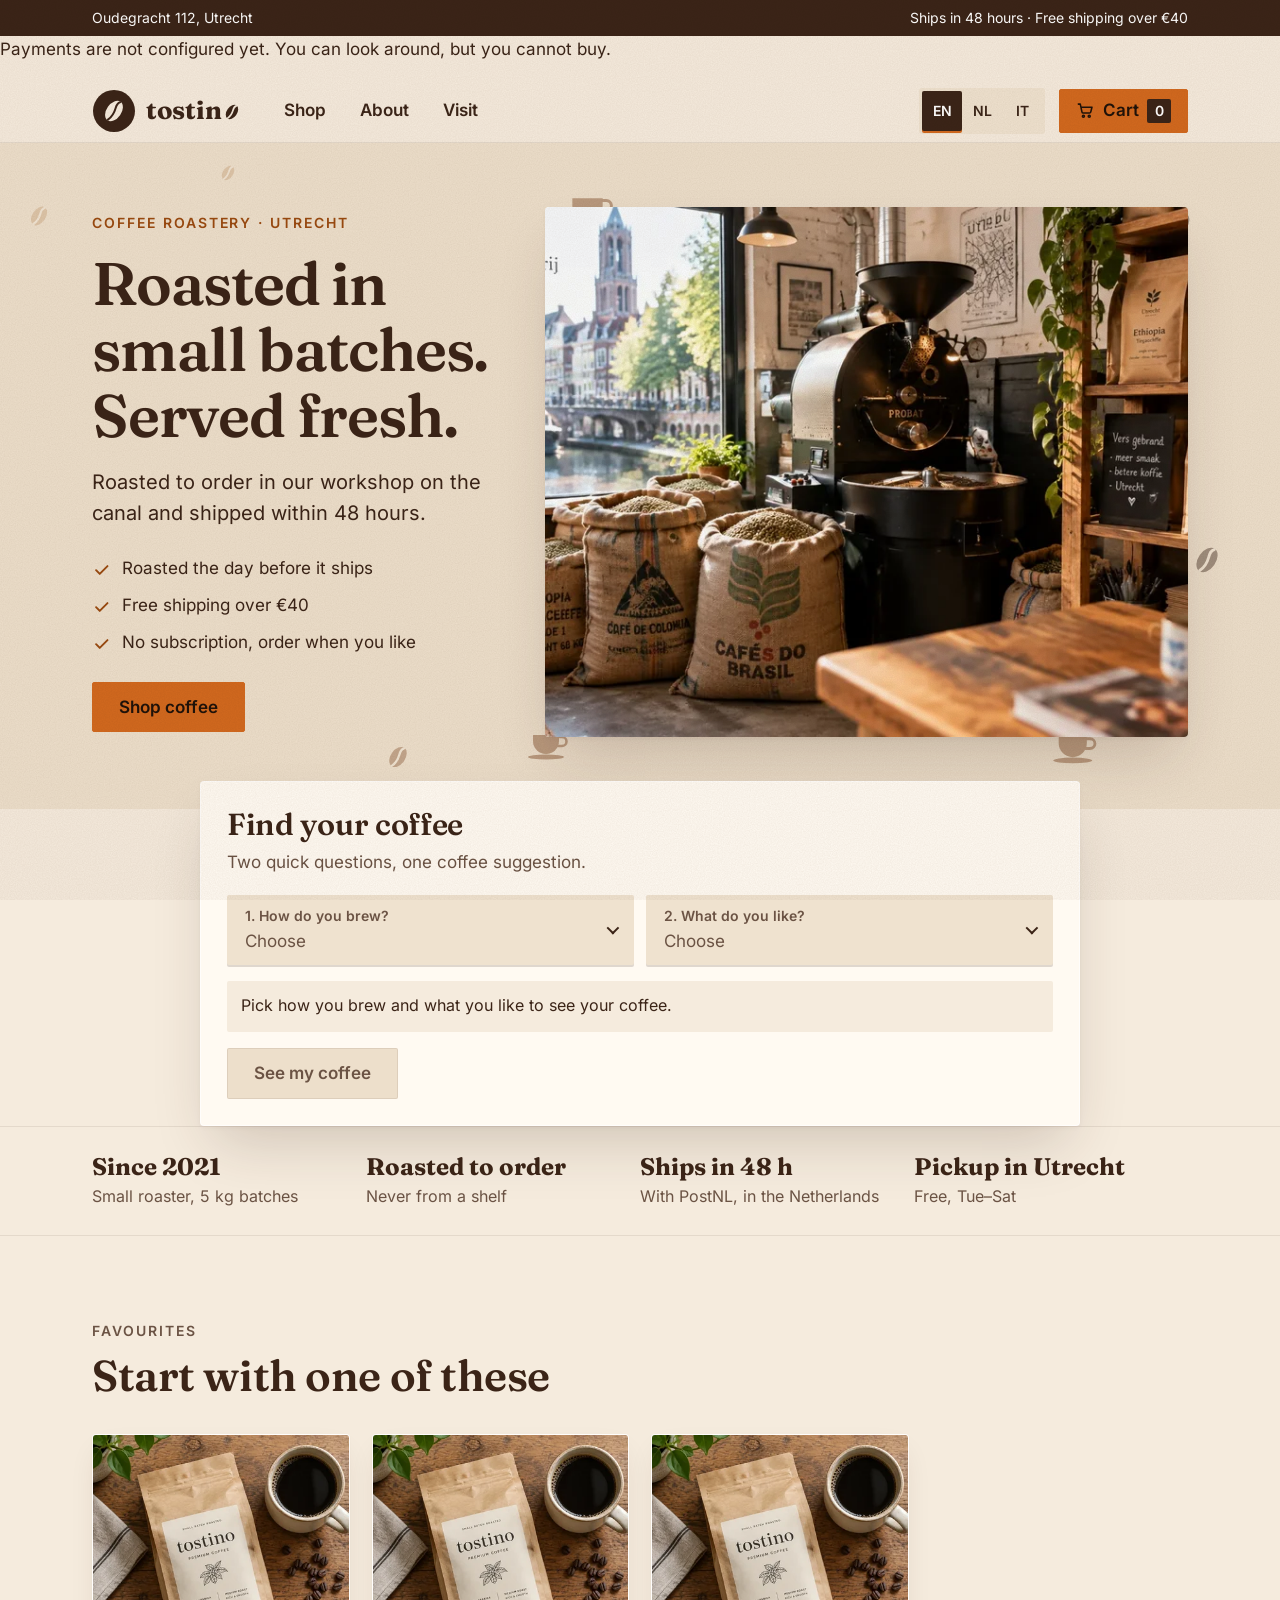
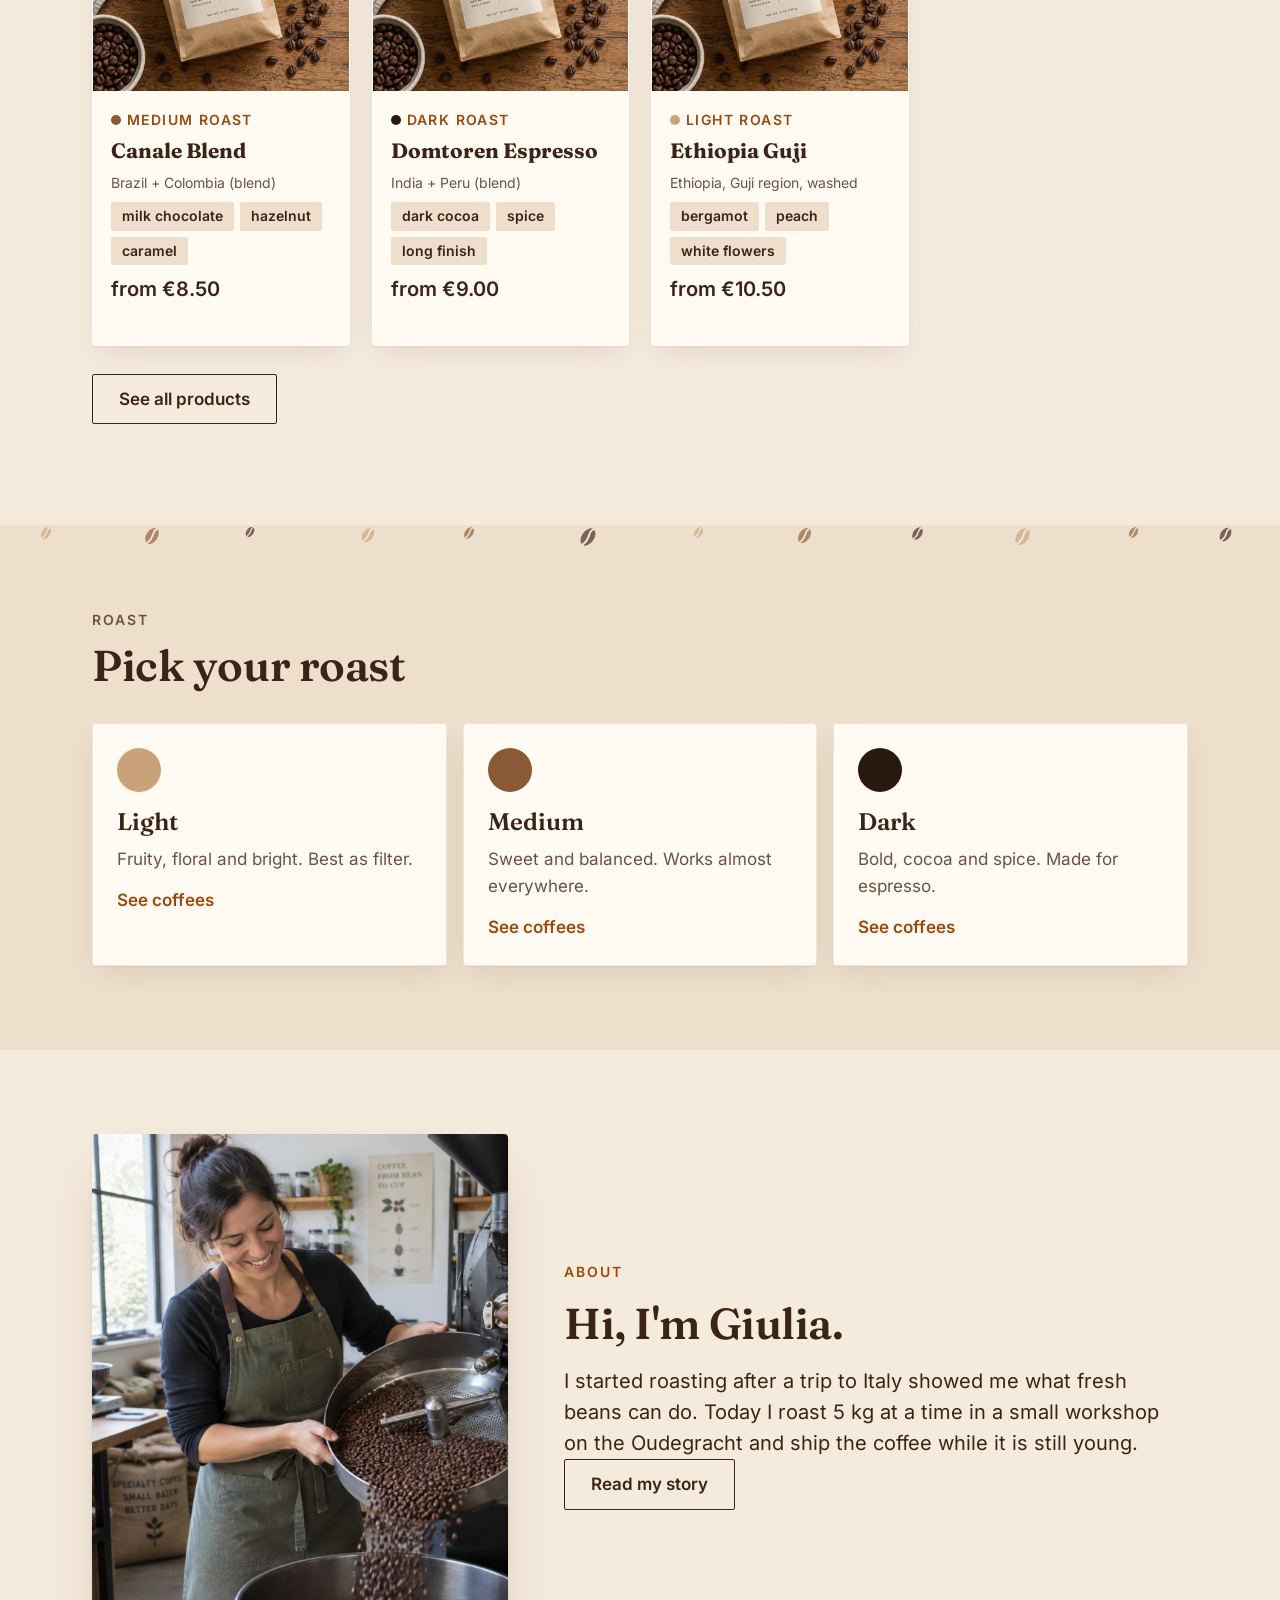
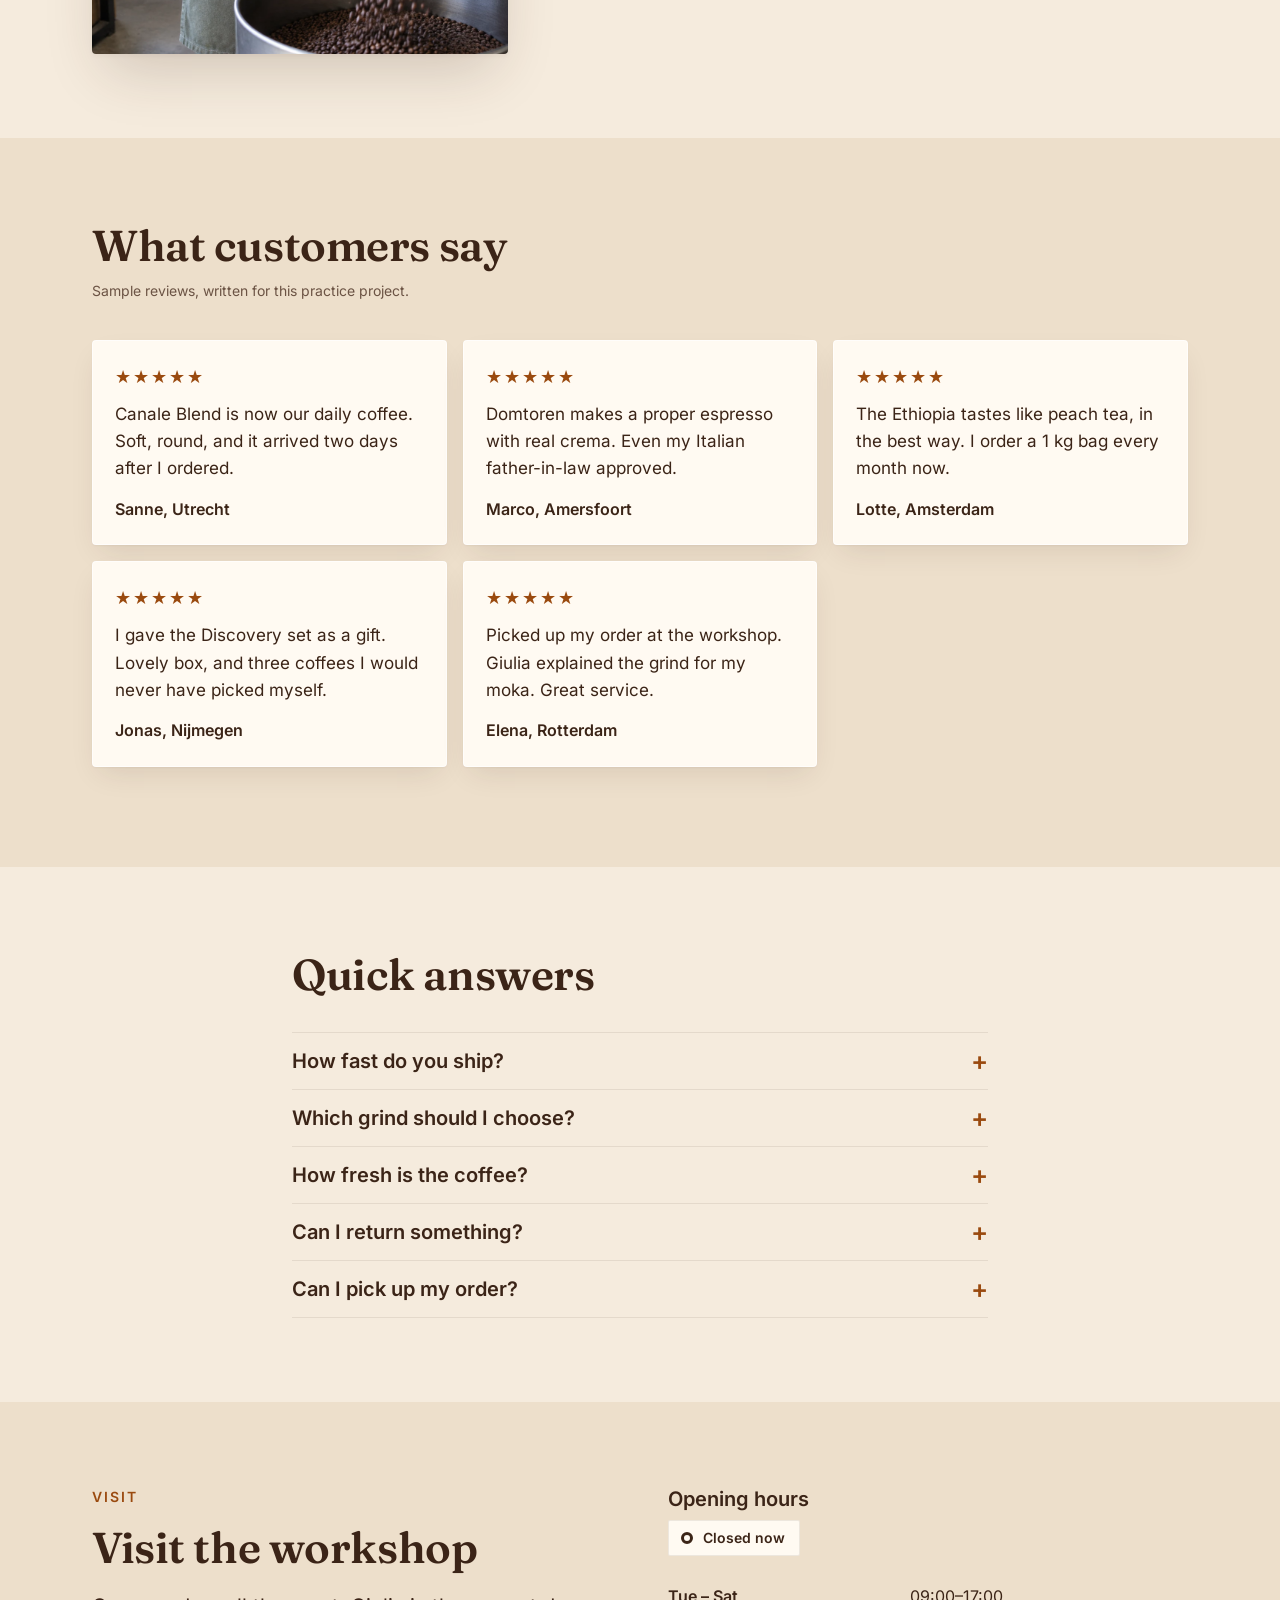
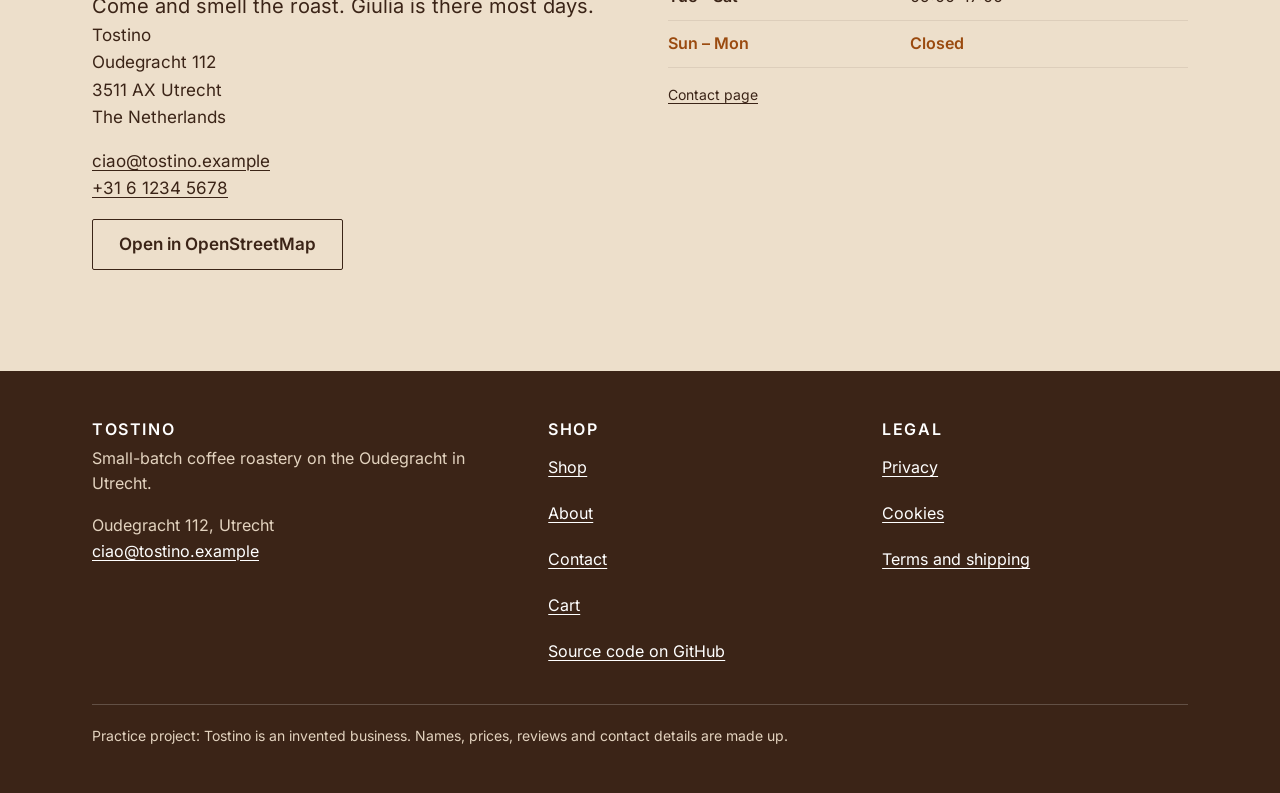
==== commit b119c508: "Header and footer cart open Snipcart; legal texts, fictional KvK and VAT, CSP for Snipcart Co-Author" ====
--- a/index.html
+++ b/index.html
@@ -7,16 +7,16 @@
 <meta name="description" content="Tostino: small-batch coffee roasted to order in Utrecht. A practice project.">
 <!-- Practice project: keep out of search engines -->
 <meta name="robots" content="noindex, nofollow">
-<meta http-equiv="Content-Security-Policy" content="default-src 'self'; img-src 'self' data:; style-src 'self'; script-src 'self'; font-src 'self'; connect-src 'self'; base-uri 'self'; form-action 'self'; object-src 'none'">
+<meta http-equiv="Content-Security-Policy" content="default-src 'self'; img-src 'self' data: https://cdn.snipcart.com https://app.snipcart.com; style-src 'self' 'unsafe-inline' https://cdn.snipcart.com; script-src 'self' 'unsafe-eval' https://cdn.snipcart.com https://js.stripe.com; font-src 'self' data: https://cdn.snipcart.com; connect-src 'self' https://app.snipcart.com https://cdn.snipcart.com https://api.stripe.com; frame-src https://js.stripe.com https://hooks.stripe.com https://app.snipcart.com; base-uri 'self'; form-action 'self'; object-src 'none'">
 <meta name="referrer" content="no-referrer">
 <meta name="theme-color" content="#3B2417">
 <link rel="icon" href="assets/logo.svg" type="image/svg+xml">
 <link rel="preload" href="assets/fonts/fraunces-latin-600-normal.woff2" as="font" type="font/woff2" crossorigin>
-<link rel="stylesheet" href="css/style.css?v=20261110192423">
+<link rel="stylesheet" href="css/style.css">
 </head>
 <body data-page="home">
 <a class="skip" href="#site-main" data-i18n="skip">Skip to content</a>
-<div id="site-header"><div class="topbar"><div class="wrap topbar__in"><span data-i18n="top.address">Oudegracht 112, Utrecht</span><span data-i18n="top.ship">Ships in 48 hours · Free shipping over €40</span></div></div><header class="top"><div class="wrap top__in"><a class="logo" href="index.html" aria-label="Tostino, home" data-i18n-attr="aria-label=logo.aria"><svg class="logo__mark" viewBox="0 0 44 44" aria-hidden="true" focusable="false"><circle cx="22" cy="22" r="21" class="mark-bg"/><g transform="rotate(35 22 22)"><ellipse cx="22" cy="22" rx="7.4" ry="11.4" class="mark-bean"/><path class="mark-line" d="M22 11.4c-4.4 5.2 4.4 9.6 0 21.2" fill="none" stroke-width="2" stroke-linecap="round"/></g></svg><span class="logo__word" aria-hidden="true">tostin<svg class="logo__bean" viewBox="0 0 24 24" aria-hidden="true" focusable="false"><g transform="rotate(35 12 12)"><ellipse cx="12" cy="12" rx="6.2" ry="9.6" fill="currentColor"/><path class="bean-line" d="M12 3c-3.8 4.6 3.8 8.4 0 18" fill="none" stroke-width="2" stroke-linecap="round"/></g></svg></span></a><nav class="nav" aria-label="Main menu" data-i18n-attr="aria-label=nav.aria"><a href="shop.html" data-i18n="nav.shop">Shop</a><a href="about.html" data-i18n="nav.about">About</a><a href="index.html#visit" data-i18n="nav.visit">Visit</a></nav><div class="langs" role="group" aria-label="Language" data-i18n-attr="aria-label=lang.label"><button type="button" data-lang="en" lang="en" aria-pressed="false">EN</button><button type="button" data-lang="nl" lang="nl" aria-pressed="false">NL</button><button type="button" data-lang="it" lang="it" aria-pressed="false">IT</button></div><button class="cartbtn" type="button" data-cart-open aria-haspopup="dialog"><svg class="ico" viewBox="0 0 24 24" aria-hidden="true" focusable="false" fill="none" stroke="currentColor" stroke-width="2" stroke-linecap="round" stroke-linejoin="round"><path d="M3 4h2.5l2.2 10.2a1.5 1.5 0 0 0 1.5 1.2h8.2a1.5 1.5 0 0 0 1.5-1.1L20.5 8H6.2"/><circle cx="9.5" cy="19.5" r="1.3"/><circle cx="17" cy="19.5" r="1.3"/></svg><span class="cartbtn__label" data-i18n="cart.title">Cart</span><span class="cartbtn__count" data-cart-count>0</span></button></div></header></div>
+<div id="site-header"><div class="topbar"><div class="wrap topbar__in"><span data-i18n="top.address">Oudegracht 112, Utrecht</span><span data-i18n="top.ship">Ships in 48 hours · Free shipping over €40</span></div></div><header class="top"><div class="wrap top__in"><a class="logo" href="index.html" aria-label="Tostino, home" data-i18n-attr="aria-label=logo.aria"><svg class="logo__mark" viewBox="0 0 44 44" aria-hidden="true" focusable="false"><circle cx="22" cy="22" r="21" class="mark-bg"/><g transform="rotate(35 22 22)"><ellipse cx="22" cy="22" rx="7.4" ry="11.4" class="mark-bean"/><path class="mark-line" d="M22 11.4c-4.4 5.2 4.4 9.6 0 21.2" fill="none" stroke-width="2" stroke-linecap="round"/></g></svg><span class="logo__word" aria-hidden="true">tostin<svg class="logo__bean" viewBox="0 0 24 24" aria-hidden="true" focusable="false"><g transform="rotate(35 12 12)"><ellipse cx="12" cy="12" rx="6.2" ry="9.6" fill="currentColor"/><path class="bean-line" d="M12 3c-3.8 4.6 3.8 8.4 0 18" fill="none" stroke-width="2" stroke-linecap="round"/></g></svg></span></a><nav class="nav" aria-label="Main menu" data-i18n-attr="aria-label=nav.aria"><a href="shop.html" data-i18n="nav.shop">Shop</a><a href="about.html" data-i18n="nav.about">About</a><a href="index.html#visit" data-i18n="nav.visit">Visit</a></nav><div class="langs" role="group" aria-label="Language" data-i18n-attr="aria-label=lang.label"><button type="button" data-lang="en" lang="en" aria-pressed="false">EN</button><button type="button" data-lang="nl" lang="nl" aria-pressed="false">NL</button><button type="button" data-lang="it" lang="it" aria-pressed="false">IT</button></div><button class="cartbtn snipcart-checkout" type="button"><svg class="ico" viewBox="0 0 24 24" aria-hidden="true" focusable="false" fill="none" stroke="currentColor" stroke-width="2" stroke-linecap="round" stroke-linejoin="round"><path d="M3 4h2.5l2.2 10.2a1.5 1.5 0 0 0 1.5 1.2h8.2a1.5 1.5 0 0 0 1.5-1.1L20.5 8H6.2"/><circle cx="9.5" cy="19.5" r="1.3"/><circle cx="17" cy="19.5" r="1.3"/></svg><span class="cartbtn__label" data-i18n="cart.title">Cart</span><span class="cartbtn__count snipcart-items-count">0</span></button></div></header></div>
 <main id="site-main">
 <section class="hero" data-fx="hero"><div class="wrap hero__grid"><div>
 <p class="eyebrow" data-i18n="hero.label">Coffee roastery · Utrecht</p>
@@ -86,8 +86,10 @@
 </tbody></table><p class="fine"><a href="contact.html" data-i18n="visit.more">Contact page</a></p></div>
 </div></section>
 </main>
-<div id="site-footer"><footer class="foot"><div class="wrap"><div class="foot__grid"><div><h3 data-i18n="foot.brand">Tostino</h3><p data-i18n="foot.blurb">Small-batch coffee roastery on the Oudegracht in Utrecht.</p><p>Oudegracht 112, Utrecht<br><a href="mailto:ciao@tostino.example">ciao@tostino.example</a></p></div><div><h3 data-i18n="foot.shop">Shop</h3><ul><li><a href="shop.html" data-i18n="nav.shop">Shop</a></li><li><a href="about.html" data-i18n="nav.about">About</a></li><li><a href="contact.html" data-i18n="nav.contact">Contact</a></li><li><a href="cart.html" data-i18n="cart.title">Cart</a></li><li><a href="https://github.com/antoniotakor-tech/tostino-demo" target="_blank" rel="noopener noreferrer" data-i18n="foot.github">Source code on GitHub</a></li></ul></div><div><h3 data-i18n="foot.legal">Legal</h3><ul><li><a href="privacy.html" data-i18n="foot.privacy">Privacy</a></li><li><a href="cookies.html" data-i18n="foot.cookies">Cookies</a></li><li><a href="terms.html" data-i18n="foot.terms">Terms and shipping</a></li></ul></div></div><p class="foot__note" data-i18n="foot.practice">Practice project: Tostino is an invented business. Names, prices, reviews and contact details are made up.</p></div></footer></div>
-<script src="js/app.js?v=20261110192423" defer></script>
-<script src="js/home.js?v=20261110192423" defer></script>
+<div id="site-footer"><footer class="foot"><div class="wrap"><div class="foot__grid"><div><h3 data-i18n="foot.brand">Tostino</h3><p data-i18n="foot.blurb">Small-batch coffee roastery on the Oudegracht in Utrecht.</p><p>Oudegracht 112, Utrecht<br><a href="mailto:ciao@tostino.example">ciao@tostino.example</a></p><p class="fine foot__kvk" data-i18n="foot.kvk">KvK 12345678 (fictional) · VAT NL123456789B01 (fictional)</p></div><div><h3 data-i18n="foot.shop">Shop</h3><ul><li><a href="shop.html" data-i18n="nav.shop">Shop</a></li><li><a href="about.html" data-i18n="nav.about">About</a></li><li><a href="contact.html" data-i18n="nav.contact">Contact</a></li><li><button type="button" class="linkbtn snipcart-checkout" data-i18n="cart.title">Cart</button></li><li><a href="https://github.com/antoniotakor-tech/tostino-demo" target="_blank" rel="noopener noreferrer" data-i18n="foot.github">Source code on GitHub</a></li></ul></div><div><h3 data-i18n="foot.legal">Legal</h3><ul><li><a href="privacy.html" data-i18n="foot.privacy">Privacy</a></li><li><a href="cookies.html" data-i18n="foot.cookies">Cookies</a></li><li><a href="terms.html" data-i18n="foot.terms">Terms and shipping</a></li></ul></div></div><p class="foot__note" data-i18n="foot.practice">Practice project: Tostino is an invented business. Names, prices, reviews and contact details are made up.</p></div></footer></div>
+<script src="js/config.js" defer></script>
+<script src="js/app.js" defer></script>
+<script src="js/snipcart.js" defer></script>
+<script src="js/home.js" defer></script>
 </body>
 </html>
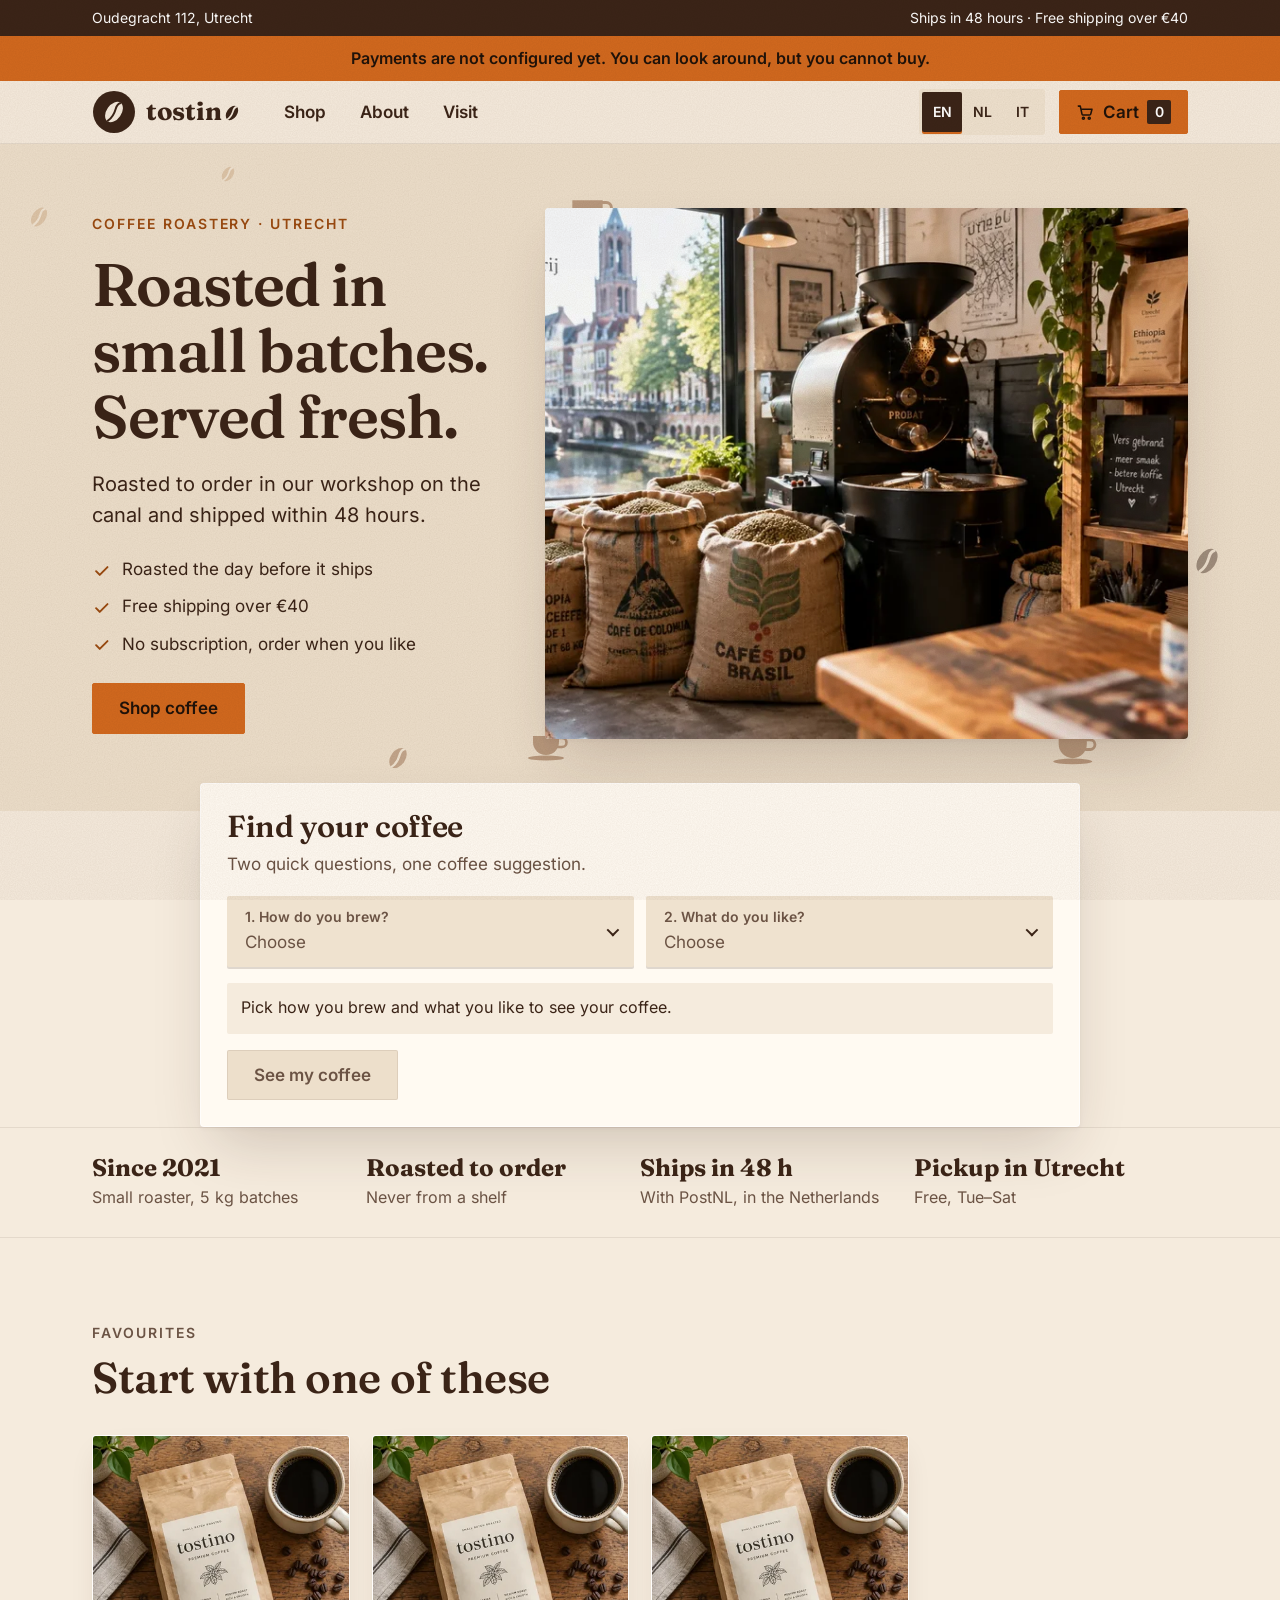
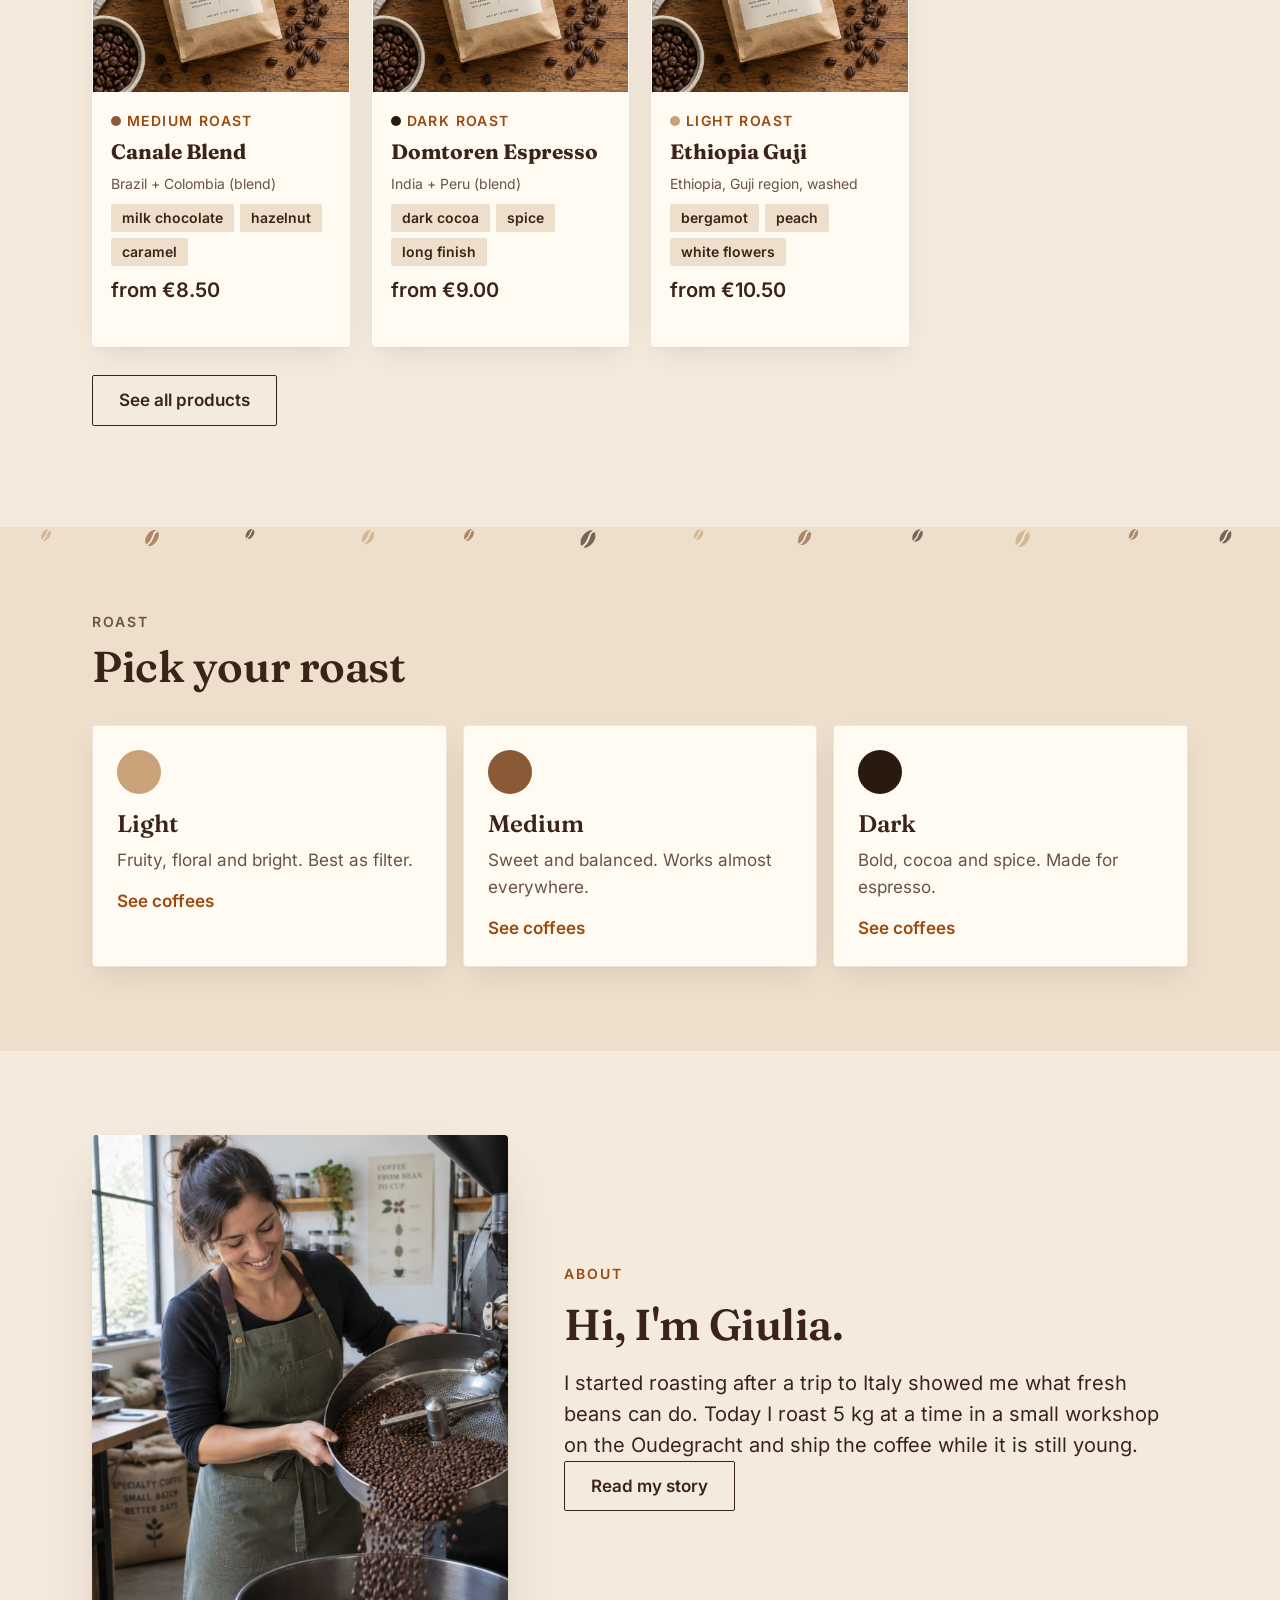
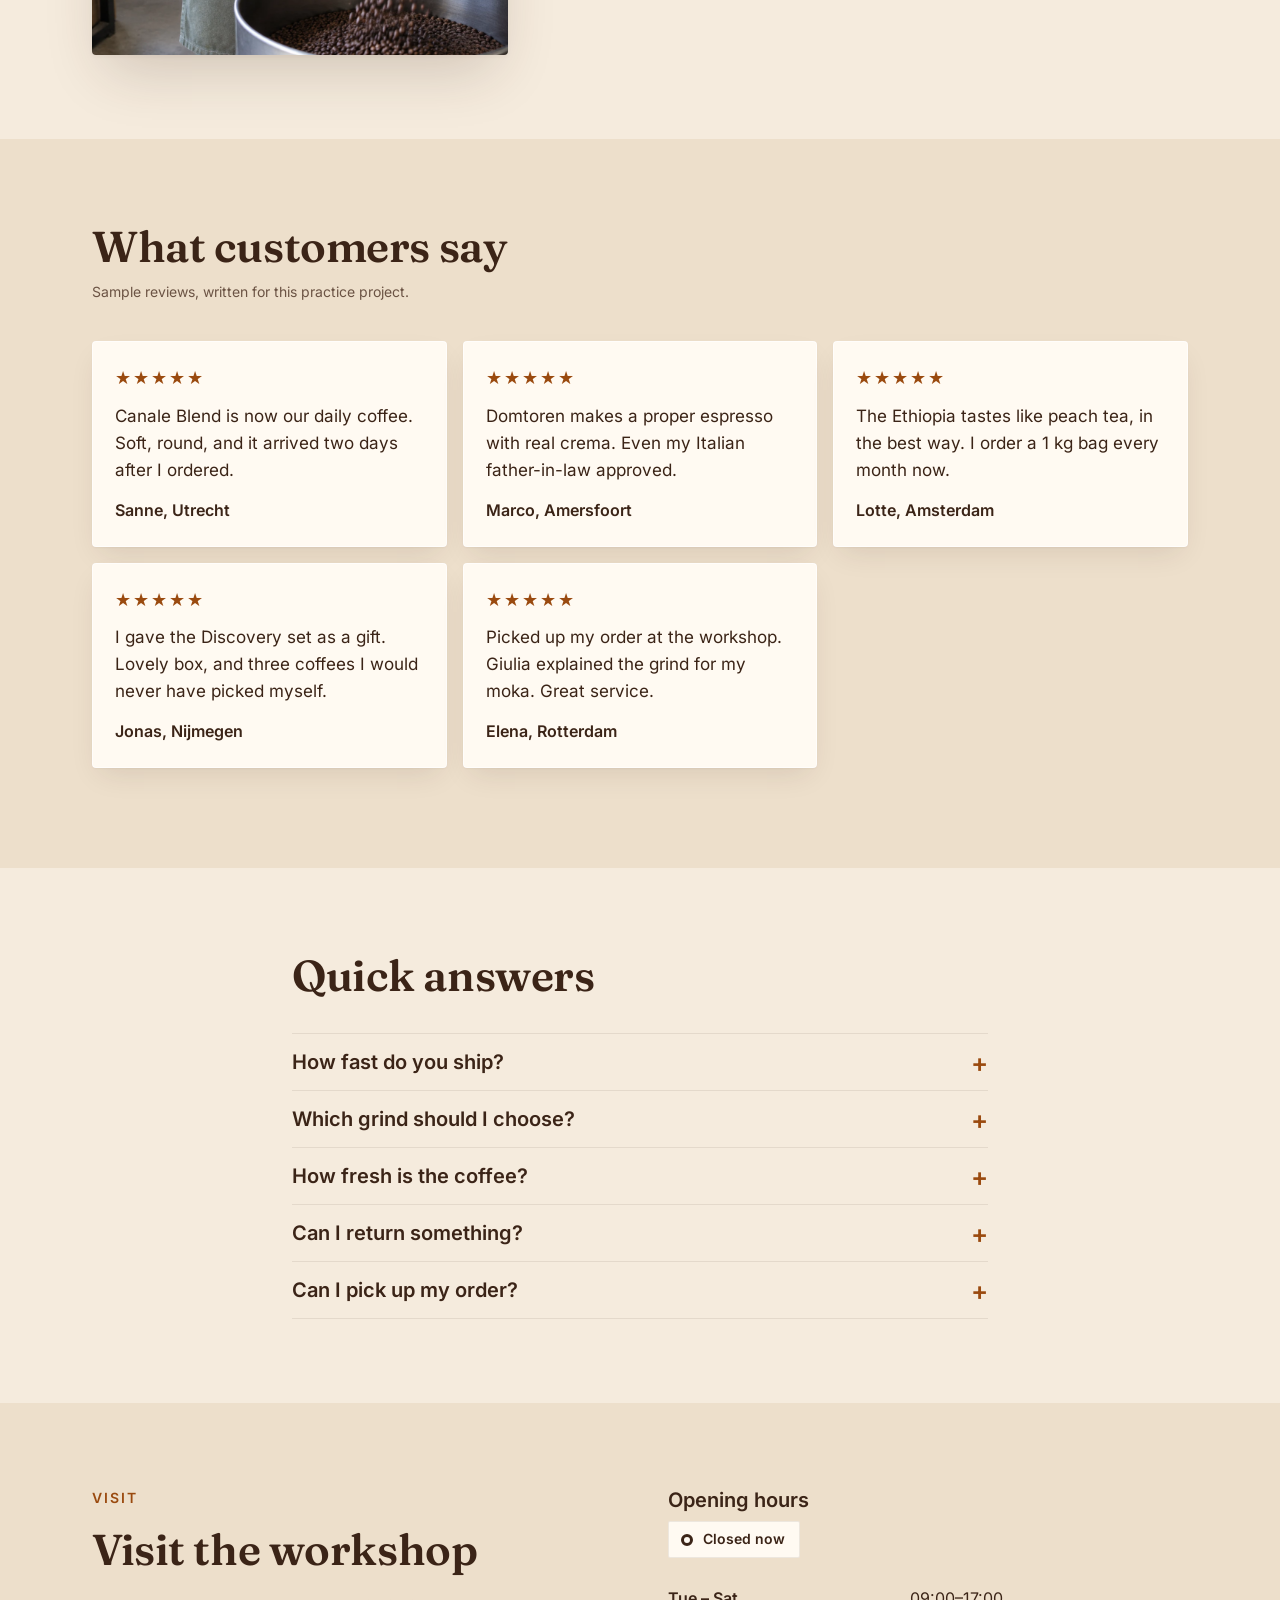
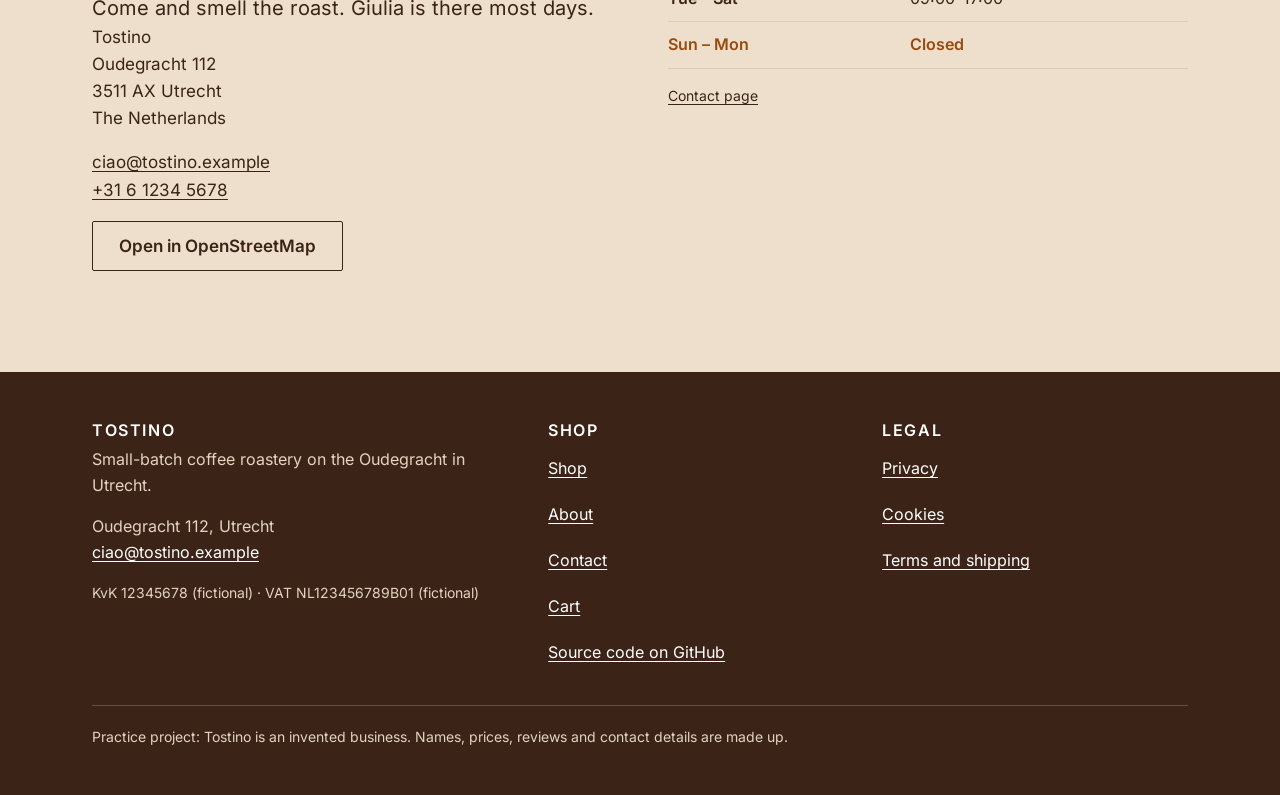
==== commit c57eb430: "Payments via Mollie (iDEAL): legal texts and CSP no longer mention Stripe Co-Authored-By: Claude Son" ====
--- a/index.html
+++ b/index.html
@@ -7,7 +7,7 @@
 <meta name="description" content="Tostino: small-batch coffee roasted to order in Utrecht. A practice project.">
 <!-- Practice project: keep out of search engines -->
 <meta name="robots" content="noindex, nofollow">
-<meta http-equiv="Content-Security-Policy" content="default-src 'self'; img-src 'self' data: https://cdn.snipcart.com https://app.snipcart.com; style-src 'self' 'unsafe-inline' https://cdn.snipcart.com; script-src 'self' 'unsafe-eval' https://cdn.snipcart.com https://js.stripe.com; font-src 'self' data: https://cdn.snipcart.com; connect-src 'self' https://app.snipcart.com https://cdn.snipcart.com https://api.stripe.com; frame-src https://js.stripe.com https://hooks.stripe.com https://app.snipcart.com; base-uri 'self'; form-action 'self'; object-src 'none'">
+<meta http-equiv="Content-Security-Policy" content="default-src 'self'; img-src 'self' data: https://cdn.snipcart.com https://app.snipcart.com; style-src 'self' 'unsafe-inline' https://cdn.snipcart.com; script-src 'self' 'unsafe-eval' https://cdn.snipcart.com; font-src 'self' data: https://cdn.snipcart.com; connect-src 'self' https://app.snipcart.com https://cdn.snipcart.com; frame-src https://app.snipcart.com; base-uri 'self'; form-action 'self'; object-src 'none'">
 <meta name="referrer" content="no-referrer">
 <meta name="theme-color" content="#3B2417">
 <link rel="icon" href="assets/logo.svg" type="image/svg+xml">
--- a/css/style.css
+++ b/css/style.css
@@ -451,3 +451,29 @@
 @media (max-width:759px){.fx--band .fx__i:nth-child(n+5){display:none}}
 /* keep the product and order pages calm behind forms and photos */
 [data-page="product"] .fx__i,[data-page="order"] .fx__i{opacity:.4}
+
+/* ---------- Payments: banner when Snipcart is not configured, footer cart link ---------- */
+.paybanner{margin:0;padding:10px var(--gutter);background:var(--orange);color:var(--on-orange);font-weight:600;font-size:var(--fs-s);text-align:center}
+.linkbtn{background:none;border:0;padding:0;font:inherit;color:var(--on-dark);text-decoration:underline;text-underline-offset:3px;cursor:pointer;display:inline-flex;align-items:center;min-height:44px}
+.linkbtn:hover{color:#FFD9B3}
+.foot__kvk{margin:.6rem 0 0;color:var(--on-dark-muted)}
+
+/* ---------- Snipcart cart and checkout theme ----------
+   Uses Snipcart's documented CSS custom properties (v3.2+), set on #snipcart, so it keeps working across updates.
+   The version is pinned in js/config.js. Docs: https://docs.snipcart.com/v3/setup/theming
+   Palette: coffee brown #3B2417, cream #F5EBDD, burnt orange #D2691E (near-black text on orange for contrast). */
+#snipcart{
+  font-family:var(--sans);
+  --color-default:#3B2417; --color-alt:#6B5344; --color-icon:#3B2417; --color-error:#A3200F; --color-success:#2F6B3A;
+  --bgColor-default:#FFFAF2; --bgColor-alt:#F5EBDD; --bgColor-modal:#FFFAF2; --bgColor-modalVeil:rgba(42,25,15,.5);
+  --bgColor-error:#FBE9E5; --bgColor-success:#E6F1E4; --bgColor-info:#F5EBDD;
+  --borderColor-default:#DCCBB3; --borderColor-error:#A3200F;
+  --color-link:#3B2417; --borderColor-input-focus:#3B2417;
+  --color-buttonPrimary:#1F1209; --bgColor-buttonPrimary:#D2691E; --borderColor-buttonPrimary:#D2691E;
+  --color-buttonPrimary-hover:#1F1209; --bgColor-buttonPrimary-hover:#E07A2F; --borderColor-buttonPrimary-hover:#E07A2F;
+  --color-buttonPrimary-active:#1F1209; --bgColor-buttonPrimary-active:#B8581A; --borderColor-buttonPrimary-active:#B8581A;
+  --color-buttonPrimary-focus:#1F1209; --bgColor-buttonPrimary-focus:#E07A2F; --borderColor-buttonPrimary-focus:#3B2417;
+  --color-buttonPrimary-disabled:#6B5344; --bgColor-buttonPrimary-disabled:#EDDFCB; --borderColor-buttonPrimary-disabled:#EDDFCB;
+  --color-buttonSecondary:#3B2417; --bgColor-buttonSecondary:transparent; --borderColor-buttonSecondary:#3B2417;
+  --color-buttonSecondary-hover:#FFFFFF; --bgColor-buttonSecondary-hover:#3B2417; --borderColor-buttonSecondary-hover:#3B2417;
+}
